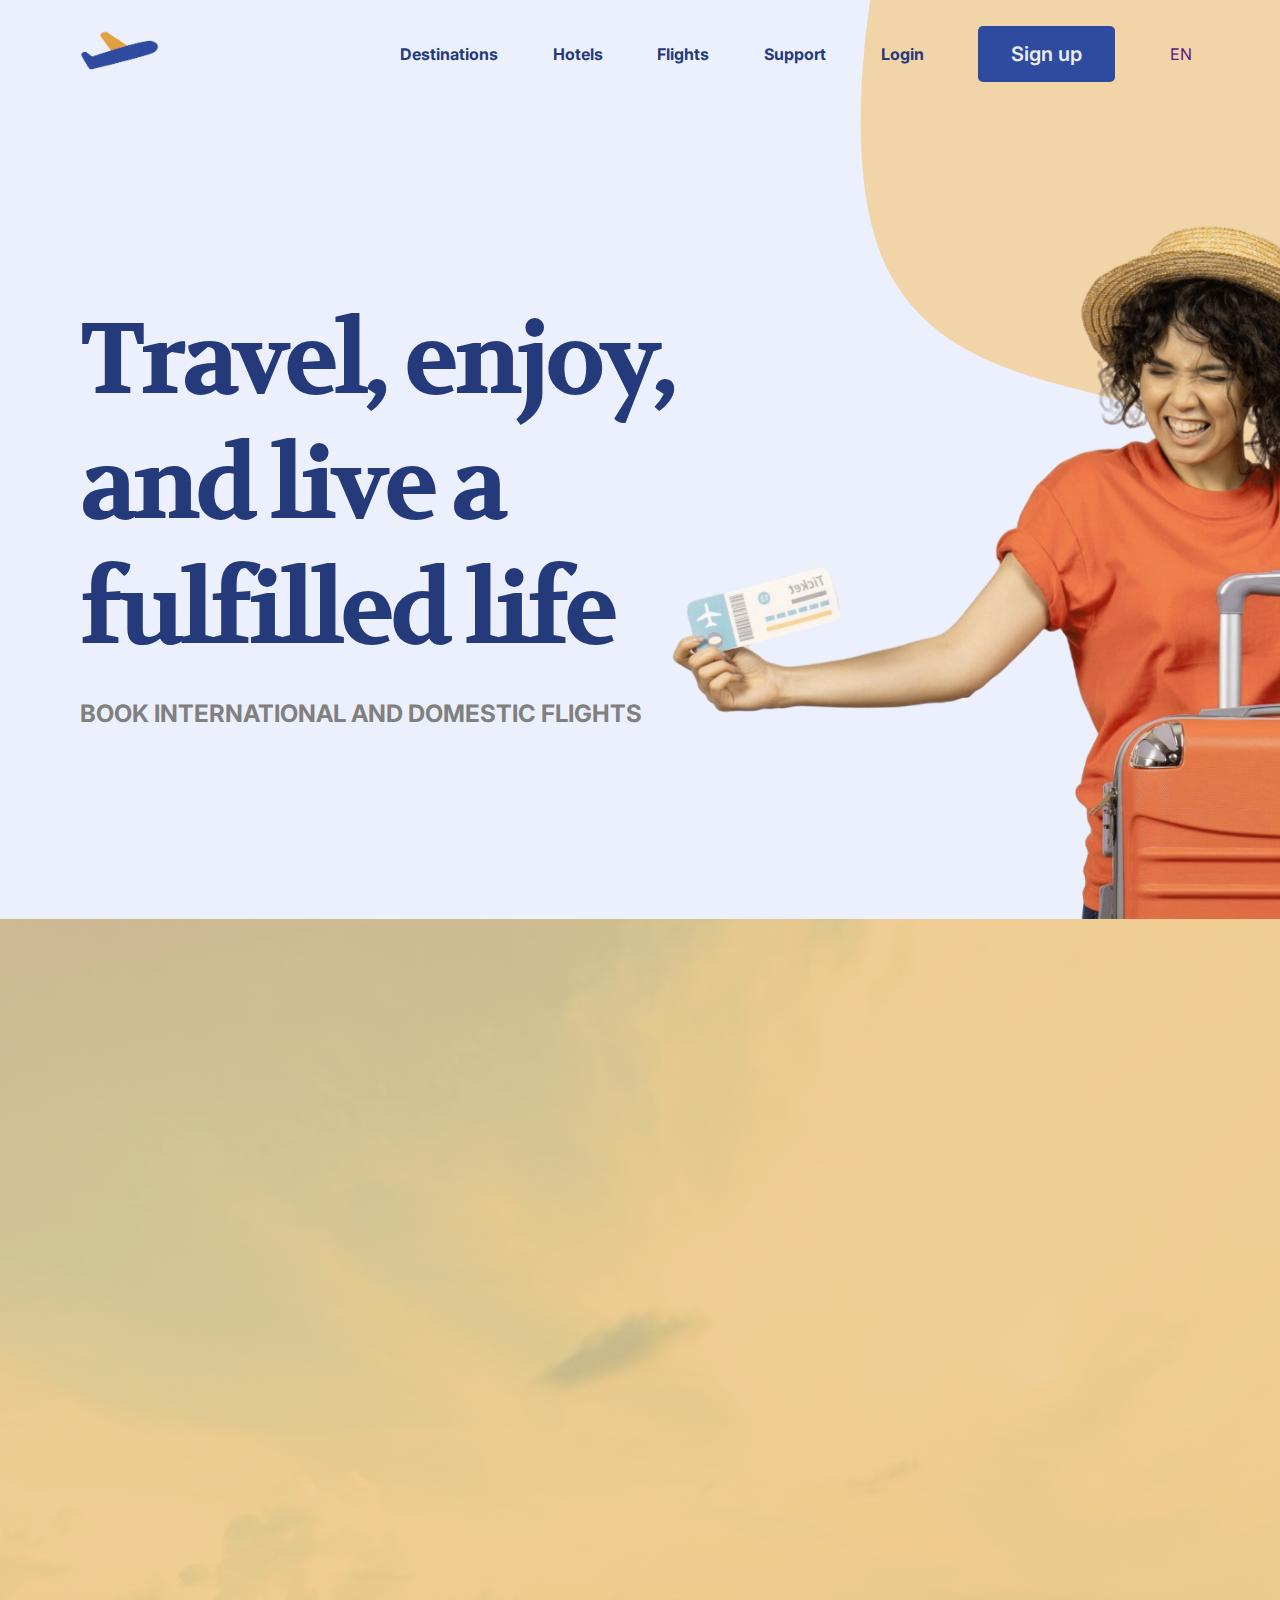
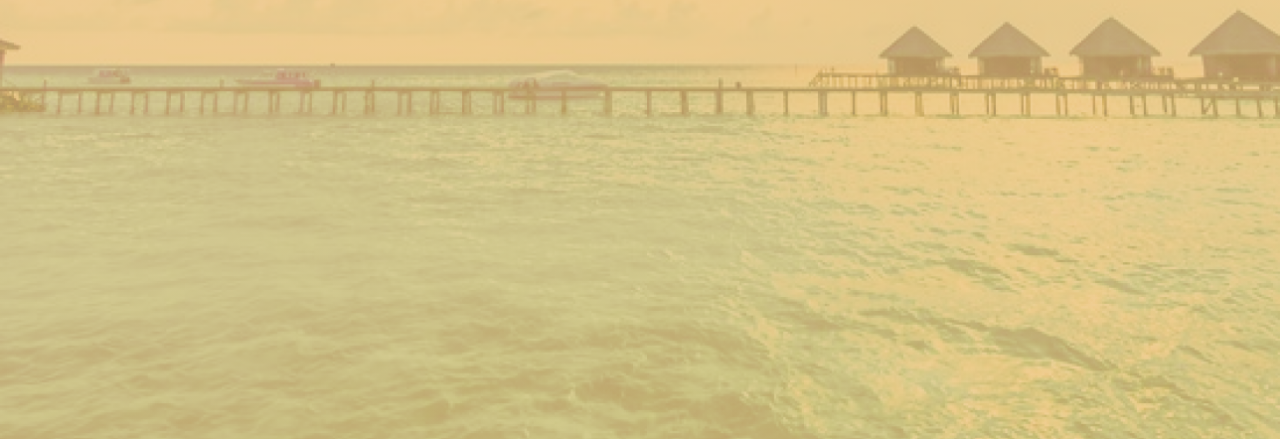
==== index.html @ 69fbfa08 "first commit" ====
<!DOCTYPE html>
<html lang="en">

<head>
    <meta charset="UTF-8">
    <meta name="viewport" content="width=device-width, initial-scale=1.0">
    <link rel="preconnect" href="https://fonts.googleapis.com">
    <link rel="preconnect" href="https://fonts.gstatic.com" crossorigin>
    <link
        href="https://fonts.googleapis.com/css2?family=Inter:ital,opsz,wght@0,14..32,100..900;1,14..32,100..900&family=Montserrat:ital,wght@0,100..900;1,100..900&display=swap"
        rel="stylesheet">
    <link rel="preconnect" href="https://fonts.googleapis.com">
    <link rel="preconnect" href="https://fonts.gstatic.com" crossorigin>
    <link
        href="https://fonts.googleapis.com/css2?family=Inter:ital,opsz,wght@0,14..32,100..900;1,14..32,100..900&family=Montserrat:ital,wght@0,100..900;1,100..900&family=Volkhov:ital,wght@0,400;0,700;1,400;1,700&display=swap"
        rel="stylesheet">
    <title>Elite travels - Travel, enjoy, and live a fulfilled life</title>
    <link rel="stylesheet" href="https://cdnjs.cloudflare.com/ajax/libs/font-awesome/6.7.1/css/all.min.css"
        integrity="sha512-5Hs3dF2AEPkpNAR7UiOHba+lRSJNeM2ECkwxUIxC1Q/FLycGTbNapWXB4tP889k5T5Ju8fs4b1P5z/iB4nMfSQ=="
        crossorigin="anonymous" referrerpolicy="no-referrer" />
    <link rel="stylesheet" href="./global-styles-rem.css">
    <link rel="stylesheet" href="./index.css">

</head>

<body>
    <main>
        <section class="hero">
            <header class="flex-row">
                <img src="./Assets/Logo image/Logo.png" alt="Elite travels logo">
                <nav>
                    <a href="" class="captiontext-bold color-blue">Destinations</a>
                    <a href="" class="captiontext-bold color-blue">Hotels</a>
                    <a href="" class="captiontext-bold color-blue">Flights</a>
                    <a href="" class="captiontext-bold color-blue">Support</a>
                    <a href="" class="captiontext-bold color-blue">Login</a>
                    <button class="button" href="">Sign up</button>
                    <div style="display:flex; flex-direction:row; gap:8px; align-items: center;">
                        <a class="captiontext" href="">EN</a>
                        <i class="fa-solid fa-caret-down"></i>
                    </div>
                </nav>
            </header>
            <svg xmlns="http://www.w3.org/2000/svg" width="942" height="963" viewBox="0 0 942 963" fill="none" style="width: 1019.281px;
            height: 1160.643px;
            flex-shrink: 0;">
                <path
                    d="M30.2915 295.475C-23.4454 203.963 7.90115 17.9231 30.2915 -63.6577L934.109 -198L1019.9 163.128L968.692 962.531C864.056 963.861 630.708 953.886 534.408 903.341C414.032 840.16 468.567 738.406 368.807 685.201C269.048 631.996 326.244 491.668 291.66 438.463C257.077 385.258 97.4627 409.866 30.2915 295.475Z"
                    fill="#F1D4A8" />
            </svg>
            <div class="hero-content flex-row">
                <div class="hero-text flex-column">
                    <h1 class="color-blue" style="font-family: Volkhov;  font-size: 100px; font-weight: 700; letter-spacing: -4.92px;width: 600px;">Travel, enjoy, and live a fulfilled life</h1>
                    <h6 class="bodytext-bold" style="color: #808080;">BOOK INTERNATIONAL AND DOMESTIC FLIGHTS</h6>
                </div>
                <div>
                    <img src="./Assets/Images/Hero image person.png" alt="Excited traveller">
                </div>
            </div>
        </section>

        <section class="booking" style="margin: 0px;">
            
        </section>
    </main>
    <footer>

    </footer>
</body>

</html>
---- global-styles-rem.css ----
* {
    font-family: Inter;
    box-sizing: border-box;
    margin: 0;
    padding: 0;
    /* margin-inline: 80px; */
}
/* html {
    margin-inline: 80px;
    background-color: #ECF0FC;
} */

body {
    /* margin-inline: 80px; */
    background-color: #ECF0FC;
    overflow-x: hidden;
}
/* TEXT STYLES */
h1 {
    font-size: 4.5rem;
    font-weight: 400;
}

.h1-bold {
    font-size: 4.5rem;
    font-weight: 700
}

h2 {
    font-size: 4.0rem;
    font-weight: 400;
}

.h2-bold {
    font-size: 4.0rem;
    font-weight: 700;
}

h3 {
    font-size: 3.5rem;
    font-weight: 400;
}

.h3-bold {
    font-size: 3.5rem;
    font-weight: 700;
}


h4 {
    font-size: 3.0rem;
    font-weight: 400;
}


.h4-bold {
    font-size: 3.0rem;
    font-weight: 700;   
}


h5 {
    font-size: 2.5rem;
    font-weight: 400;
}


.h5-bold {
    font-size: 2.5rem;
    font-weight: 700;
}


h6 {
    font-size: 2.0rem;
    font-weight: 400;
}


.h6-bold {
    font-size: 2.0rem;
    font-weight: 700;
}


.bodytext {
    font-size: 1.5rem;
    font-weight: 400;
}

.bodytext-bold {
    font-size: 1.5rem;
    font-weight: 700;
}

.captiontext {
    font-size: 1.0rem;
    font-weight: 400;
}

.captiontext-bold {
    font-size: 1.0rem;
    font-weight: 700;
}

/* COLOR STYLES */

.color-blue {
    color: #243a7b;
    
}

.color-orange {
    color: #F5E2C4;
}

.bgcolor-blue {
    color: #243a7b;
    
}

.bgcolor-blue-2 {
    background-color: #243a7b;
}

.bgcolor-orange {
    background-color: #F5E2C4;
}

/* BUTTONS */
.button {
    display: inline-flex;
    padding: 16px 33px;
    justify-content: center;
    align-items: center;
    gap: 10px;
    border-radius: 5px;
    border: 0px;
    background: #2E4B9F;
    color: #ECECEC;
    text-align: center;
    font-family: Inter;
    font-size: 1.25rem;
    font-style: normal;
    font-weight: 600;
    line-height: normal;
    cursor: pointer;
}

.button:hover {
    background: #3144C4;
}

.button:active {
    background: #29347F;
}


.button-2 {
    cursor: pointer;
    display: inline-flex;
    padding: 16px 33px;
    justify-content: center;
    align-items: center;
    gap: 10px;
    border-radius: 5px;
    border-radius: 5px;
    border: 2px solid #2E4B9F;
    background: none;
    color: #2E4B9F;
    text-align: center;
    font-family: Inter;
    font-size: 1.25rem;
    font-style: normal;
    font-weight: 600;
    line-height: normal;
}

.button-2:hover {
    background: #3144C4;
    color: #ECECEC;
}

.button-2:active {
    background: #29347F;
    color: #ECECEC;
}

/* INPUT FIELDS */

.input-text {
    width: 550px;
    padding-inline: 16px;
    padding-block: 16px;
    font-size: 1.25rem;
    font-weight: 600;
    color: #333; /* Text color */
    background-color: #ffffff; /* Fill color (background) */
    border: 0px; /* Stroke color (border) */
    border-radius: 5px;
    outline: none; /* Remove default focus outline */
    transition: border-color 1s ease-in, background-color 1s ease;
}

.input-text::placeholder {
    color: #868686;
    font-size: 1.0rem;
    font-weight: 400;
}

.input-text:focus {
    border: 1px solid #29347F;
}
---- index.css ----
.flex-row {
    display: flex;
    flex-direction: row;
}

.flex-column {
    display: flex;
    flex-direction: column;
}

/* HERO SECTION */
.hero {
    z-index: -1;
    margin-inline: 80px;
}

.hero-content {
    width: 100%;
    height: 90vh;
    /* border: 2px solid blue; */
    align-items: center;
    justify-content: space-between;
}

.hero-text {
    gap: 24px;
    width: 794px;
    display: flex;
    flex-direction: column;
    align-items: flex-start;
}



.hero-content img {
    position: relative;
    left: -20px;
    top: 70px;
    width: 1000px;
    z-index: -1;
}
/* .hero-content-img {
    width: 2000px;
}

.hero-content-img img {
    width: 100%;
} */


.hero svg {
    position: absolute;
    left: 860px;
    top: -100px;
    z-index: -1;

}

/* HEADER AND NAVIGATION */
header {
    width: 100%;
    align-items: center;
    justify-content: space-between;
    padding-block: 24px;
}

header img {
    width: 80px;
}

nav {
    width: 800px;
 display: flex;
 flex-direction: row;
 gap: 24px;
 align-items: center;
 justify-content: space-between;
}

nav a {
    text-decoration: none;
}

/* BOOKING SECTION */
.booking {
    width: 100%;

    height: 1120px;
    z-index: 2;
    background: linear-gradient(0deg, rgba(234, 192, 128, 0.50) 0%, rgba(234, 192, 128, 0.50) 100%), url(./Assets/Images/book\ section\ image.png) lightgray 50% / cover no-repeat;
}
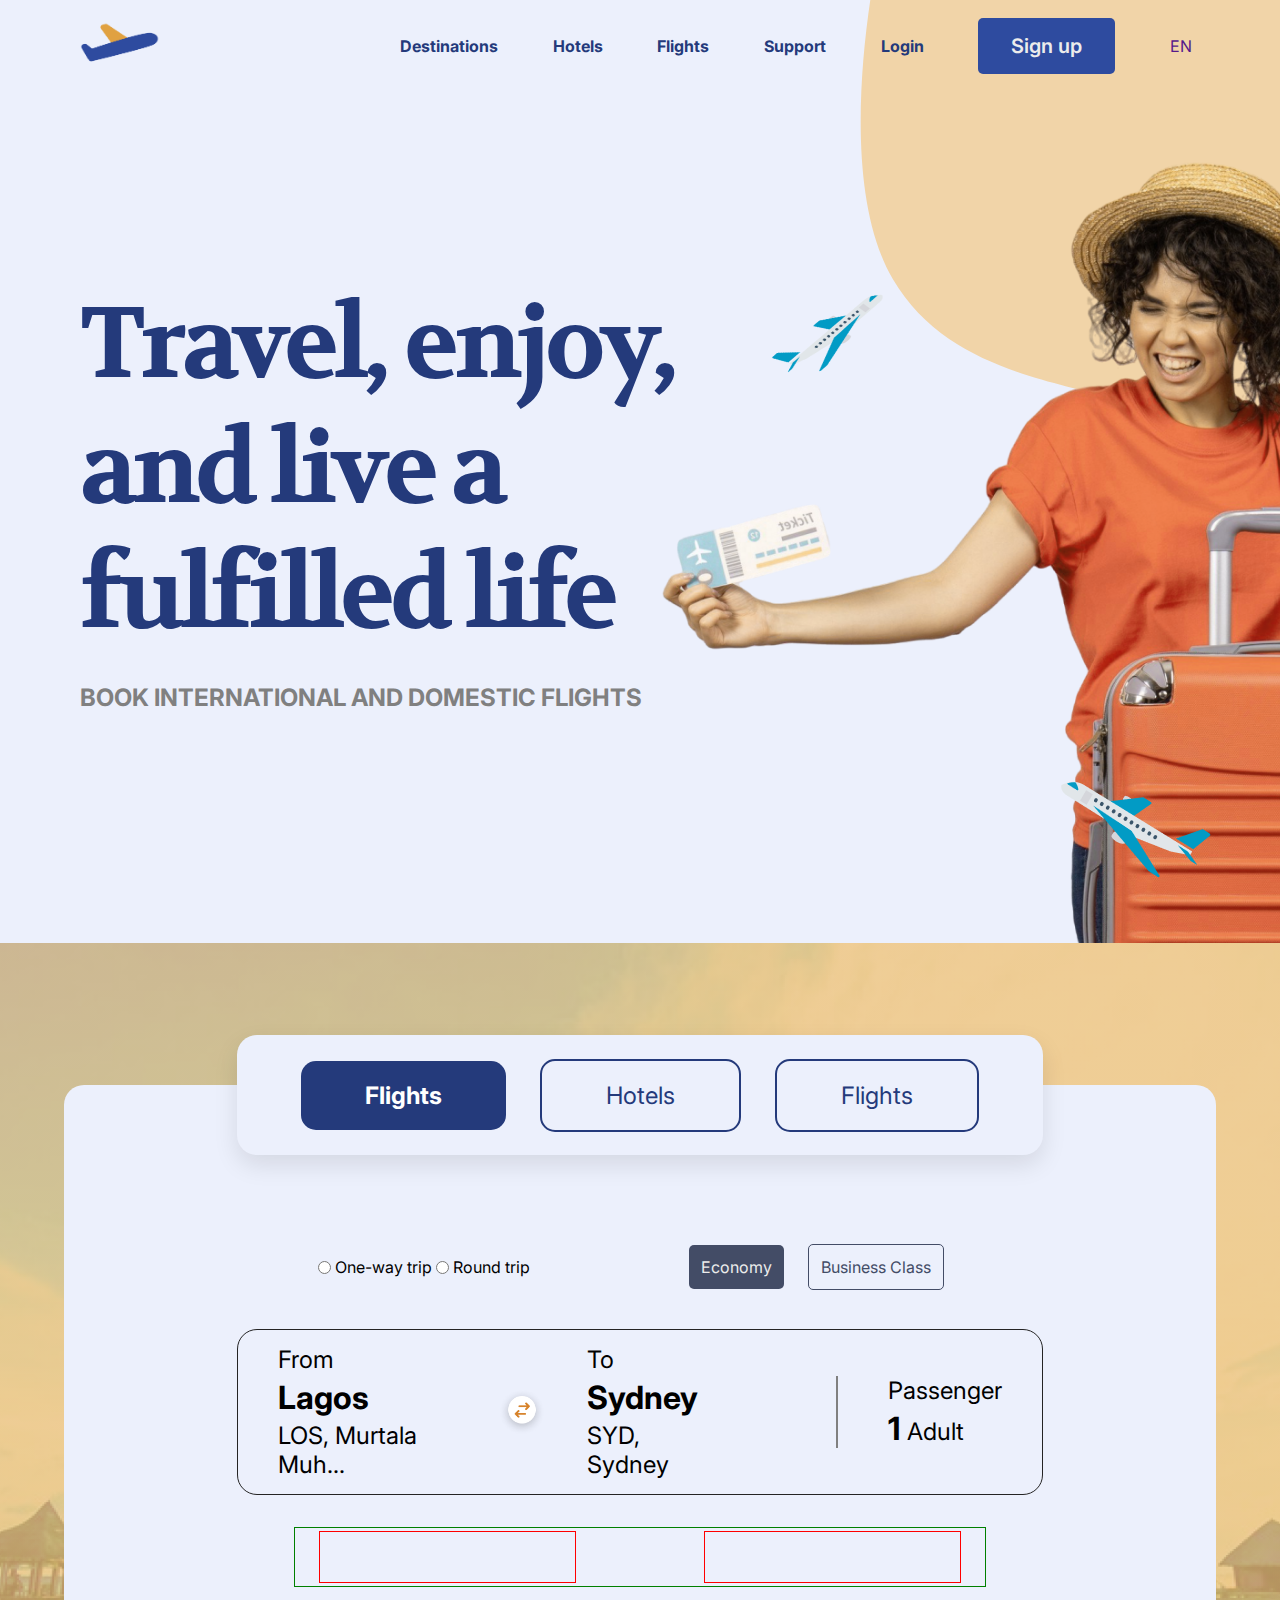
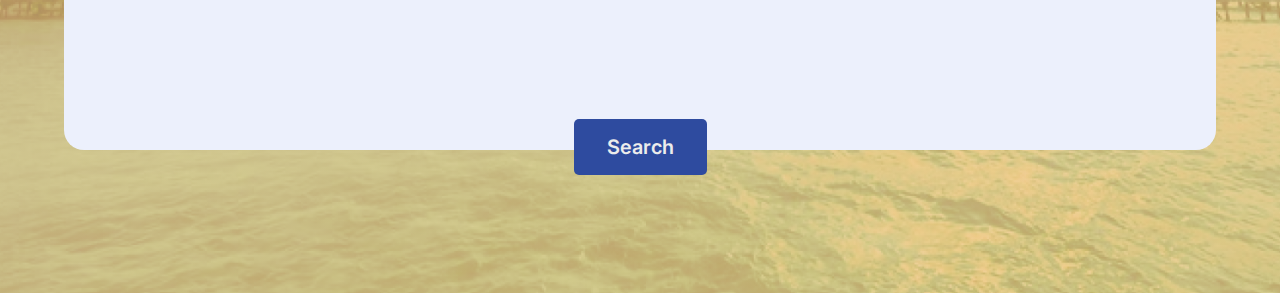
==== commit 693e32e1: ""hero and booking"" ====
--- a/index.html
+++ b/index.html
@@ -18,7 +18,7 @@
     <link rel="stylesheet" href="https://cdnjs.cloudflare.com/ajax/libs/font-awesome/6.7.1/css/all.min.css"
         integrity="sha512-5Hs3dF2AEPkpNAR7UiOHba+lRSJNeM2ECkwxUIxC1Q/FLycGTbNapWXB4tP889k5T5Ju8fs4b1P5z/iB4nMfSQ=="
         crossorigin="anonymous" referrerpolicy="no-referrer" />
-    <link rel="stylesheet" href="./global-styles-rem.css">
+    <link rel="stylesheet" href="./global-styles.css">
     <link rel="stylesheet" href="./index.css">
 
 </head>
@@ -26,11 +26,12 @@
 <body>
     <main>
         <section class="hero">
+            <!-- HEADER SECTION -->
             <header class="flex-row">
                 <img src="./Assets/Logo image/Logo.png" alt="Elite travels logo">
                 <nav>
                     <a href="" class="captiontext-bold color-blue">Destinations</a>
-                    <a href="" class="captiontext-bold color-blue">Hotels</a>
+                    <a href="https://www.google.com/" target="_blank" class="captiontext-bold color-blue">Hotels</a>
                     <a href="" class="captiontext-bold color-blue">Flights</a>
                     <a href="" class="captiontext-bold color-blue">Support</a>
                     <a href="" class="captiontext-bold color-blue">Login</a>
@@ -48,19 +49,76 @@
                     d="M30.2915 295.475C-23.4454 203.963 7.90115 17.9231 30.2915 -63.6577L934.109 -198L1019.9 163.128L968.692 962.531C864.056 963.861 630.708 953.886 534.408 903.341C414.032 840.16 468.567 738.406 368.807 685.201C269.048 631.996 326.244 491.668 291.66 438.463C257.077 385.258 97.4627 409.866 30.2915 295.475Z"
                     fill="#F1D4A8" />
             </svg>
+            <!-- HERO SECTION -->
             <div class="hero-content flex-row">
                 <div class="hero-text flex-column">
                     <h1 class="color-blue" style="font-family: Volkhov;  font-size: 100px; font-weight: 700; letter-spacing: -4.92px;width: 600px;">Travel, enjoy, and live a fulfilled life</h1>
                     <h6 class="bodytext-bold" style="color: #808080;">BOOK INTERNATIONAL AND DOMESTIC FLIGHTS</h6>
                 </div>
                 <div>
-                    <img src="./Assets/Images/Hero image person.png" alt="Excited traveller">
+                    <img src="./Assets/Images/Hero image person.png" alt="Excited traveller" class="hero-img">
                 </div>
+                <img src="./Assets/Images/plane.png" alt="Plane illustration" class="plane-illustration">
+                <img src="./Assets/Images/plane-2.png" alt="Plane illustration" class="plane-illustration-2">
             </div>
         </section>
+        <!-- BOOKING SECTION -->
+        <section class="booking flex-column">
+            <div class="flex-column booking-container">
+                <div class="select-service flex-row">
+                    <div class="flex-row" style="background-color: #243A7B;">
+                        <h6 class="bodytext-bold" style="color: white; ">Flights</h6>
+                    </div>
+                    <div class="flex-row" style="border: 2px solid #243A7B;">
+                        <h6 class="bodytext" style="color: #243A7B; ">Hotels</h6>
+                    </div>
+                    <div class="flex-row" style="border: 2px solid #243A7B;">
+                        <h6 class="bodytext" style="color: #243A7B; ">Flights</h6>
+                    </div>
+                </div>
 
-        <section class="booking" style="margin: 0px;">
-            
+                <div class="flex-row" style="height: 60px; border: 1px soli green; width: 60%; align-items: center;justify-content: space-between; padding-inline: 24px;" class="flex-row">
+                    <!-- RADIO BUTTON DIV HERE -->
+                    <div class="flex-row" style="width: 45%; border: 1px soli red;height: 90%; align-items: center;gap: 4px;">
+                        <input type="radio" style="gap: 16px;"><span class="captiontext">One-way trip</span></input>
+                        <input type="radio" style="gap: 16px;"><span class="captiontext">Round trip</span></input>
+                    </div>
+                    <!-- AFTER RADIO BUTTON-->
+                    <div class="flex-row" style="width: 45%; border: 1px soli red;height: 90%; gap: 24px; align-items: center; justify-content: center;">
+                        <!-- <button class="button">Economy</button>
+                        <button class="button">Business class</button> -->
+                        <div class="flex-row" style="justify-content: center; align-items: center; padding: 12px;background-color: #434c66; border-radius: 5px;color: #ececec;"><h6 class="captiontext">Economy</h6></div>
+                        <div class="flex-row" style="justify-content: center; align-items: center; padding: 12px;border: 1px solid #434c66; border-radius: 5px;color: #434c66; cursor: pointer;"><h6 class="captiontext">Business Class</h6></div>
+                    </div>
+                </div>
+                <div class="flex-row" style="width: 70%; border: 1px solid #242424;height: 25%; border-radius: 20px;padding-inline: 40px; padding-block: 12px;align-items: center; gap: 40px; ">
+                    <div class="flex-column" style="gap: 4px;">
+                        <p class="bodytext">From</p>
+                        <p class="h6-bold">Lagos</p>
+                        <p class="bodytext">LOS, Murtala Muh...</p>
+                    </div>
+                    <img src="./Assets/Images/switch button.png" alt="switch button" style="width: 50px;cursor: pointer;">
+                    <div class="flex-column" style="gap: 4px;">
+                        <p class="bodytext">To</p>
+                        <p class="h6-bold">Sydney</p>
+                        <p class="bodytext">SYD, Sydney</p>
+                    </div>
+                    <div class="flex-column" style="gap: 4px;margin-left: 90px; padding-left: 50px; border-left: 2px solid grey;">
+                        <p class="bodytext">Passenger</p>
+                        <p class="h6-bold">1  <span class="bodytext">Adult</span></p>
+                        
+                    </div>
+                </div>
+                <div style="height: 60px; border: 1px solid green; width: 60%; align-items: center;justify-content: space-between; padding-inline: 24px;" class="flex-row">
+                    <div style="width: 40%; border: 1px solid red;height: 90%;">
+
+                    </div>
+                    <div style="width: 40%; border: 1px solid red;height: 90%;">
+
+                    </div>
+                </div>
+                <button class="button" style="position: relative; top: 15%;">Search</button>
+            </div>
         </section>
     </main>
     <footer>
--- a/global-styles.css
+++ b/global-styles.css
@@ -0,0 +1,213 @@
+* {
+    font-family: Inter;
+    box-sizing: border-box;
+    margin: 0;
+    padding: 0;
+    /* margin-inline: 80px; */
+}
+/* html {
+    margin-inline: 80px;
+    background-color: #ECF0FC;
+} */
+
+body {
+    /* margin-inline: 80px; */
+    background-color: #ECF0FC;
+    overflow-x: hidden;
+}
+/* TEXT STYLES */
+h1 {
+    font-size: 4.5rem;
+    font-weight: 400;
+}
+
+.h1-bold {
+    font-size: 4.5rem;
+    font-weight: 700
+}
+
+h2 {
+    font-size: 4.0rem;
+    font-weight: 400;
+}
+
+.h2-bold {
+    font-size: 4.0rem;
+    font-weight: 700;
+}
+
+h3 {
+    font-size: 3.5rem;
+    font-weight: 400;
+}
+
+.h3-bold {
+    font-size: 3.5rem;
+    font-weight: 700;
+}
+
+
+h4 {
+    font-size: 3.0rem;
+    font-weight: 400;
+}
+
+
+.h4-bold {
+    font-size: 3.0rem;
+    font-weight: 700;   
+}
+
+
+h5 {
+    font-size: 2.5rem;
+    font-weight: 400;
+}
+
+
+.h5-bold {
+    font-size: 2.5rem;
+    font-weight: 700;
+}
+
+
+h6 {
+    font-size: 2.0rem;
+    font-weight: 400;
+}
+
+
+.h6-bold {
+    font-size: 2.0rem;
+    font-weight: 700;
+}
+
+
+.bodytext {
+    font-size: 1.5rem;
+    font-weight: 400;
+}
+
+.bodytext-bold {
+    font-size: 1.5rem;
+    font-weight: 700;
+}
+
+.captiontext {
+    font-size: 1.0rem;
+    font-weight: 400;
+}
+
+.captiontext-bold {
+    font-size: 1.0rem;
+    font-weight: 700;
+}
+
+/* COLOR STYLES */
+
+.color-blue {
+    color: #243a7b;
+    
+}
+
+.color-orange {
+    color: #F5E2C4;
+}
+
+.bgcolor-blue {
+    color: #243a7b;
+    
+}
+
+.bgcolor-blue-2 {
+    background-color: #243a7b;
+}
+
+.bgcolor-orange {
+    background-color: #F5E2C4;
+}
+
+/* BUTTONS */
+.button {
+    display: inline-flex;
+    padding: 16px 33px;
+    justify-content: center;
+    align-items: center;
+    gap: 10px;
+    border-radius: 5px;
+    border: 0px;
+    background: #2E4B9F;
+    color: #ECECEC;
+    text-align: center;
+    font-family: Inter;
+    font-size: 1.25rem;
+    font-style: normal;
+    font-weight: 600;
+    line-height: normal;
+    cursor: pointer;
+}
+
+.button:hover {
+    background: #3144C4;
+}
+
+.button:active {
+    background: #29347F;
+}
+
+
+.button-2 {
+    cursor: pointer;
+    display: inline-flex;
+    padding: 16px 33px;
+    justify-content: center;
+    align-items: center;
+    gap: 10px;
+    border-radius: 5px;
+    border-radius: 5px;
+    border: 2px solid #2E4B9F;
+    background: none;
+    color: #2E4B9F;
+    text-align: center;
+    font-family: Inter;
+    font-size: 1.25rem;
+    font-style: normal;
+    font-weight: 600;
+    line-height: normal;
+}
+
+.button-2:hover {
+    background: #3144C4;
+    color: #ECECEC;
+}
+
+.button-2:active {
+    background: #29347F;
+    color: #ECECEC;
+}
+
+/* INPUT FIELDS */
+
+.input-text {
+    width: 550px;
+    padding-inline: 16px;
+    padding-block: 16px;
+    font-size: 1.25rem;
+    font-weight: 600;
+    color: #333; /* Text color */
+    background-color: #ffffff; /* Fill color (background) */
+    border: 0px; /* Stroke color (border) */
+    border-radius: 5px;
+    outline: none; /* Remove default focus outline */
+    transition: border-color 1s ease-in, background-color 1s ease;
+}
+
+.input-text::placeholder {
+    color: #868686;
+    font-size: 1.0rem;
+    font-weight: 400;
+}
+
+.input-text:focus {
+    border: 1px solid #29347F;
+}--- a/index.css
+++ b/index.css
@@ -32,27 +32,36 @@
 
 
 
-.hero-content img {
-    position: relative;
-    left: -20px;
-    top: 70px;
+.hero-img {
+    position: absolute;
+    left: 650px;
+    top: 90px;
     width: 1000px;
     z-index: -1;
-}
-/* .hero-content-img {
-    width: 2000px;
+    /* border: 1px solid; */
 }
 
-.hero-content-img img {
-    width: 100%;
-} */
+.plane-illustration {
+    width: 179.296px;
+    height: 120.833px;
+    transform: rotate(-15.841deg);
+    flex-shrink: 0;
+    position: absolute;
+    top: 30%;
+    left: 58%;
+}
 
+.plane-illustration-2 {
+    position: absolute;
+    top: 80%;
+    left: 80%;
+}
 
 .hero svg {
     position: absolute;
     left: 860px;
     top: -100px;
-    z-index: -1;
+    z-index: -10;
 
 }
 
@@ -61,7 +70,9 @@
     width: 100%;
     align-items: center;
     justify-content: space-between;
-    padding-block: 24px;
+    padding-block: 16px;
+    z-index: 2;
+    /* border: 1px solid; */
 }
 
 header img {
@@ -84,8 +95,46 @@
 /* BOOKING SECTION */
 .booking {
     width: 100%;
+    height: 950px;
+    z-index: 0;
+    margin-top: 40px;
+    align-content: center;
+    align-items: center;
+    justify-content: center;
+    background: linear-gradient(0deg, rgba(234, 192, 128, 0.50) 0%, rgba(234, 192, 128, 0.50) 100%), url(./Assets/Images/book\ section\ image.png) lightgray 50% / cover no-repeat;
+}
 
-    height: 1120px;
-    z-index: 2;
-    background: linear-gradient(0deg, rgba(234, 192, 128, 0.50) 0%, rgba(234, 192, 128, 0.50) 100%), url(./Assets/Images/book\ section\ image.png) lightgray 50% / cover no-repeat;
+.booking-container {
+    background-color: #ECF0FC;
+    width: 90%;
+    height: 70%;
+    border-radius: 20px;
+    align-items: center;
+    gap: 32px;
+}
+
+.select-service {
+    display: inline-flex;
+    justify-content: center;
+    justify-content: space-between;
+    align-items: center;
+    background-color:#ECF0FC;
+    box-shadow: 0px 10px 25px 0px rgba(0, 0, 0, 0.10);
+    position: relative;
+    top: -50px;
+    /* border: 1px solid; */
+    width: 70%;
+    height: 120px;
+    border-radius: 20px;
+    padding-inline: 64px;
+    padding-block: 20px;
+}
+
+.select-service div {
+    padding-inline: 64px;
+    padding-block: 20px;
+    border-radius: 15px;
+    align-items: center; 
+    justify-content: center;
+    cursor: pointer;
 }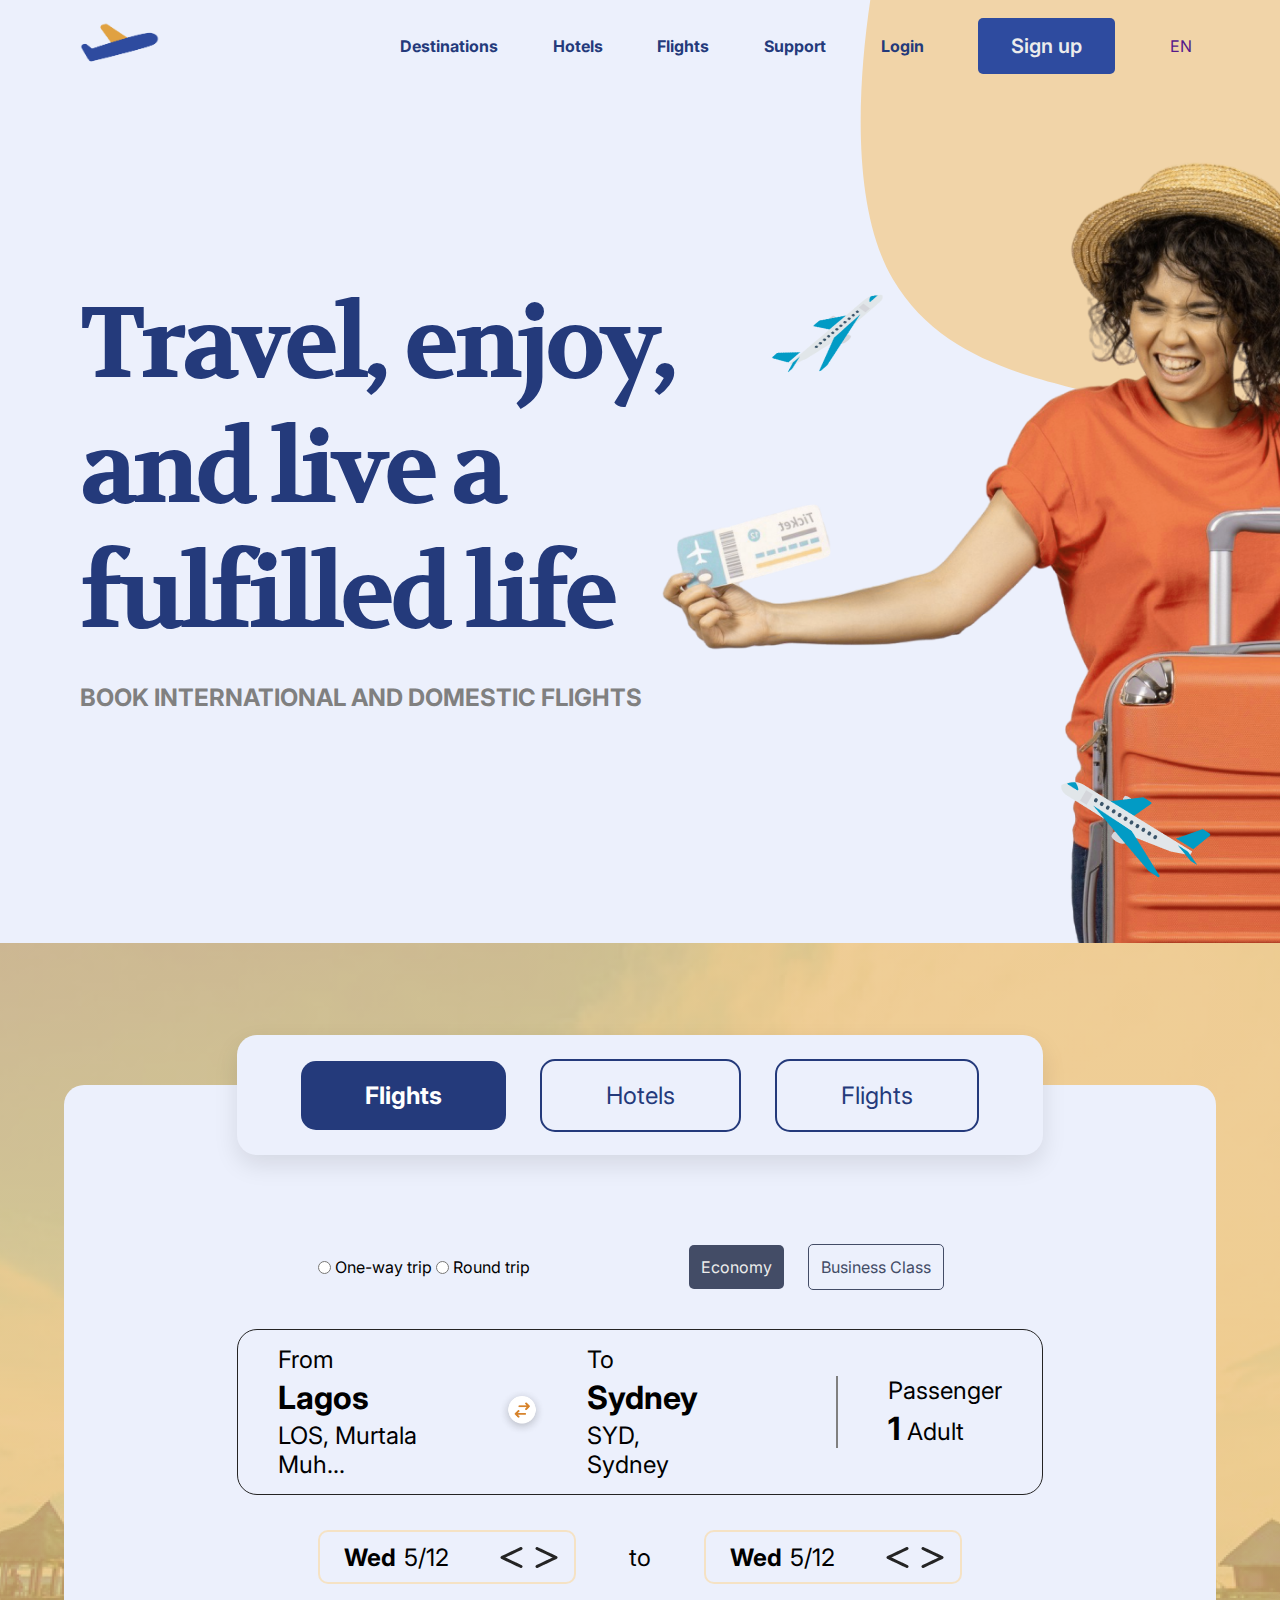
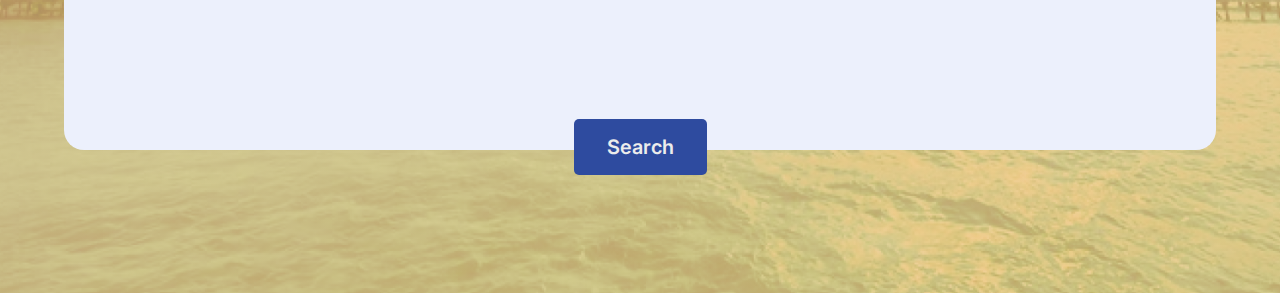
==== commit 3ec6991f: "merging first" ====
--- a/index.html
+++ b/index.html
@@ -18,7 +18,7 @@
     <link rel="stylesheet" href="https://cdnjs.cloudflare.com/ajax/libs/font-awesome/6.7.1/css/all.min.css"
         integrity="sha512-5Hs3dF2AEPkpNAR7UiOHba+lRSJNeM2ECkwxUIxC1Q/FLycGTbNapWXB4tP889k5T5Ju8fs4b1P5z/iB4nMfSQ=="
         crossorigin="anonymous" referrerpolicy="no-referrer" />
-    <link rel="stylesheet" href="./global-styles.css">
+    <link rel="stylesheet" href="./global-styles-styles.css">
     <link rel="stylesheet" href="./index.css">
 
 </head>
@@ -109,12 +109,29 @@
                         
                     </div>
                 </div>
-                <div style="height: 60px; border: 1px solid green; width: 60%; align-items: center;justify-content: space-between; padding-inline: 24px;" class="flex-row">
-                    <div style="width: 40%; border: 1px solid red;height: 90%;">
-
+                <div style="height: 60px; border: 1px soli green; width: 60%; align-content:center; align-items: center; justify-content: space-between; padding-inline: 24px;" class="flex-row">
+                    <div style="width: 40%; border: 2px solid #F5E2C4; height: 90%; border-radius: 10px; padding-inline: 16px;  align-items: center; align-content: center; justify-content: space-between;" class="flex-row">
+                        <div class="flex-row" style="align-items: center; align-content: center; gap: 8px; justify-items: center; display: inline-flex; width: 60%;">
+                            <i class="fa-solid fa-calendar-days"></i>
+                            <h6 class="bodytext-bold" style="display: inline;">Wed</h6>
+                            <p class="bodytext">5<span class="bodytext">/12</span></p>
+                        </div>
+                        <div class="flex-row" style="gap: 12px;">
+                            <img src="./Assets/Icons/Arrow left.png" alt="Arrow left">
+                            <img src="./Assets/Icons/Arrow right.png" alt="Arrow right">
+                        </div>
                     </div>
-                    <div style="width: 40%; border: 1px solid red;height: 90%;">
-
+                    <p class="bodytext">to</p>
+                    <div style="width: 40%; border: 2px solid #F5E2C4; border-radius: 10px; padding-inline: 16px; height: 90%; align-items: center; align-content: center; justify-content: space-between;" class="flex-row">
+                        <div class="flex-row" style="align-items: center; align-content: center; gap: 8px; justify-items: center; display: inline-flex; width: 60%;">
+                            <i class="fa-solid fa-calendar-days"></i>
+                            <h6 class="bodytext-bold" style="display: inline;">Wed</h6>
+                            <p class="bodytext">5<span class="bodytext">/12</span></p>
+                        </div>
+                        <div class="flex-row" style="gap: 12px;">
+                            <img src="./Assets/Icons/Arrow left.png" alt="Arrow left">
+                            <img src="./Assets/Icons/Arrow right.png" alt="Arrow right">
+                        </div>
                     </div>
                 </div>
                 <button class="button" style="position: relative; top: 15%;">Search</button>
--- a/global-styles-styles.css
+++ b/global-styles-styles.css
@@ -0,0 +1,213 @@
+* {
+    font-family: Inter;
+    box-sizing: border-box;
+    margin: 0;
+    padding: 0;
+    /* margin-inline: 80px; */
+}
+/* html {
+    margin-inline: 80px;
+    background-color: #ECF0FC;
+} */
+
+body {
+    /* margin-inline: 80px; */
+    background-color: #ECF0FC;
+    overflow-x: hidden;
+}
+/* TEXT STYLES */
+h1 {
+    font-size: 4.5rem;
+    font-weight: 400;
+}
+
+.h1-bold {
+    font-size: 4.5rem;
+    font-weight: 700
+}
+
+h2 {
+    font-size: 4.0rem;
+    font-weight: 400;
+}
+
+.h2-bold {
+    font-size: 4.0rem;
+    font-weight: 700;
+}
+
+h3 {
+    font-size: 3.5rem;
+    font-weight: 400;
+}
+
+.h3-bold {
+    font-size: 3.5rem;
+    font-weight: 700;
+}
+
+
+h4 {
+    font-size: 3.0rem;
+    font-weight: 400;
+}
+
+
+.h4-bold {
+    font-size: 3.0rem;
+    font-weight: 700;   
+}
+
+
+h5 {
+    font-size: 2.5rem;
+    font-weight: 400;
+}
+
+
+.h5-bold {
+    font-size: 2.5rem;
+    font-weight: 700;
+}
+
+
+h6 {
+    font-size: 2.0rem;
+    font-weight: 400;
+}
+
+
+.h6-bold {
+    font-size: 2.0rem;
+    font-weight: 700;
+}
+
+
+.bodytext {
+    font-size: 1.5rem;
+    font-weight: 400;
+}
+
+.bodytext-bold {
+    font-size: 1.5rem;
+    font-weight: 700;
+}
+
+.captiontext {
+    font-size: 1.0rem;
+    font-weight: 400;
+}
+
+.captiontext-bold {
+    font-size: 1.0rem;
+    font-weight: 700;
+}
+
+/* COLOR STYLES */
+
+.color-blue {
+    color: #243a7b;
+    
+}
+
+.color-orange {
+    color: #F5E2C4;
+}
+
+.bgcolor-blue {
+    color: #243a7b;
+    
+}
+
+.bgcolor-blue-2 {
+    background-color: #243a7b;
+}
+
+.bgcolor-orange {
+    background-color: #F5E2C4;
+}
+
+/* BUTTONS */
+.button {
+    display: inline-flex;
+    padding: 16px 33px;
+    justify-content: center;
+    align-items: center;
+    gap: 10px;
+    border-radius: 5px;
+    border: 0px;
+    background: #2E4B9F;
+    color: #ECECEC;
+    text-align: center;
+    font-family: Inter;
+    font-size: 1.25rem;
+    font-style: normal;
+    font-weight: 600;
+    line-height: normal;
+    cursor: pointer;
+}
+
+.button:hover {
+    background: #3144C4;
+}
+
+.button:active {
+    background: #29347F;
+}
+
+
+.button-2 {
+    cursor: pointer;
+    display: inline-flex;
+    padding: 16px 33px;
+    justify-content: center;
+    align-items: center;
+    gap: 10px;
+    border-radius: 5px;
+    border-radius: 5px;
+    border: 2px solid #2E4B9F;
+    background: none;
+    color: #2E4B9F;
+    text-align: center;
+    font-family: Inter;
+    font-size: 1.25rem;
+    font-style: normal;
+    font-weight: 600;
+    line-height: normal;
+}
+
+.button-2:hover {
+    background: #3144C4;
+    color: #ECECEC;
+}
+
+.button-2:active {
+    background: #29347F;
+    color: #ECECEC;
+}
+
+/* INPUT FIELDS */
+
+.input-text {
+    width: 550px;
+    padding-inline: 16px;
+    padding-block: 16px;
+    font-size: 1.25rem;
+    font-weight: 600;
+    color: #333; /* Text color */
+    background-color: #ffffff; /* Fill color (background) */
+    border: 0px; /* Stroke color (border) */
+    border-radius: 5px;
+    outline: none; /* Remove default focus outline */
+    transition: border-color 1s ease-in, background-color 1s ease;
+}
+
+.input-text::placeholder {
+    color: #868686;
+    font-size: 1.0rem;
+    font-weight: 400;
+}
+
+.input-text:focus {
+    border: 1px solid #29347F;
+}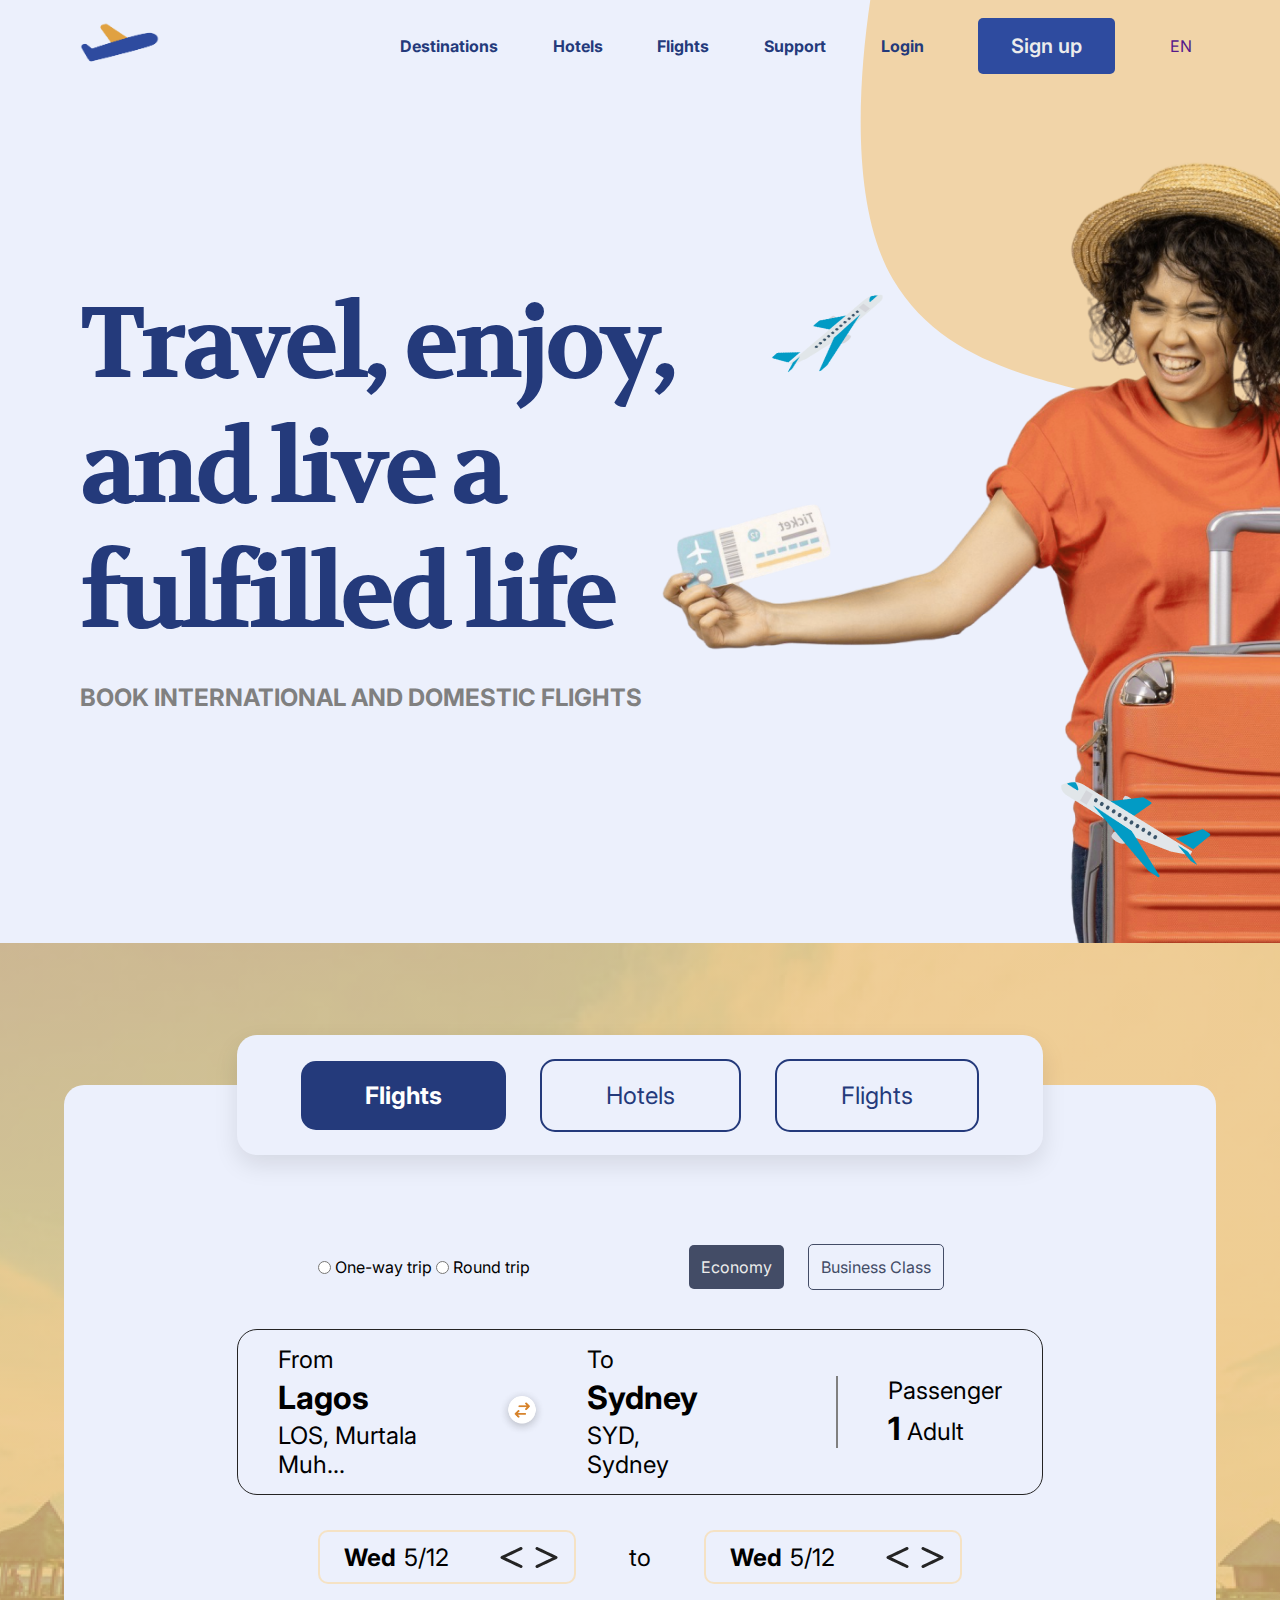
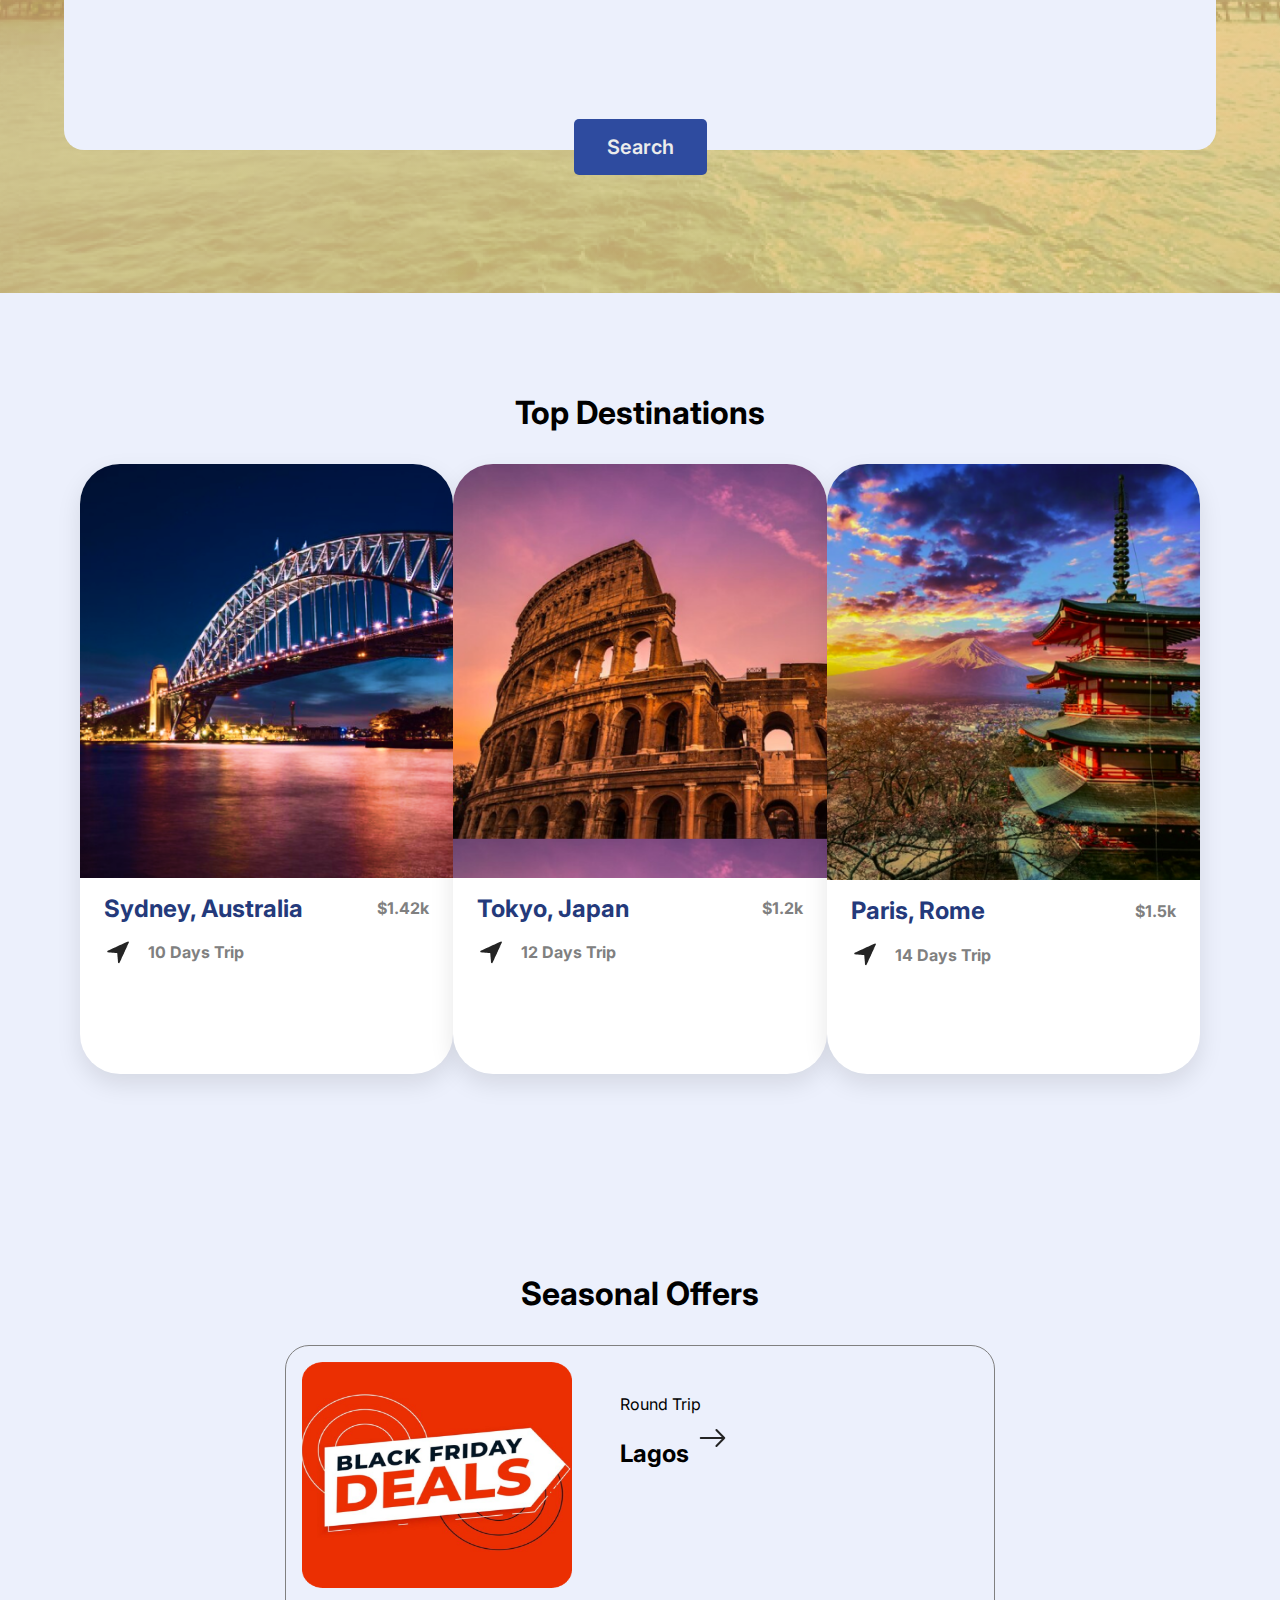
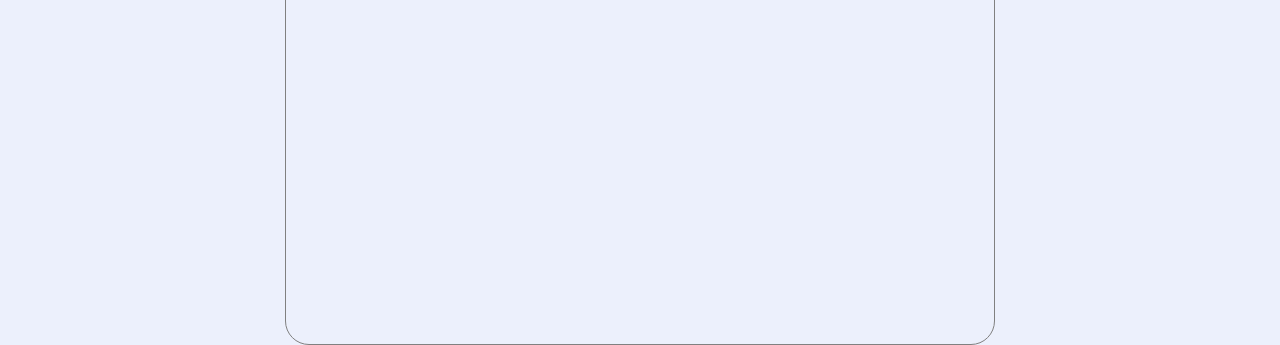
==== commit 9e398928: "checking deployment" ====
--- a/index.html
+++ b/index.html
@@ -31,11 +31,11 @@
                 <img src="./Assets/Logo image/Logo.png" alt="Elite travels logo">
                 <nav>
                     <a href="" class="captiontext-bold color-blue">Destinations</a>
-                    <a href="https://www.google.com/" target="_blank" class="captiontext-bold color-blue">Hotels</a>
+                    <a href="" class="captiontext-bold color-blue">Hotels</a>
                     <a href="" class="captiontext-bold color-blue">Flights</a>
                     <a href="" class="captiontext-bold color-blue">Support</a>
-                    <a href="" class="captiontext-bold color-blue">Login</a>
-                    <button class="button" href="">Sign up</button>
+                    <a href="./html-files/sign-in.html" class="captiontext-bold color-blue">Login</a>
+                    <a class="button" href="./html-files/sign-up.html">Sign up</a>
                     <div style="display:flex; flex-direction:row; gap:8px; align-items: center;">
                         <a class="captiontext" href="">EN</a>
                         <i class="fa-solid fa-caret-down"></i>
@@ -52,7 +52,9 @@
             <!-- HERO SECTION -->
             <div class="hero-content flex-row">
                 <div class="hero-text flex-column">
-                    <h1 class="color-blue" style="font-family: Volkhov;  font-size: 100px; font-weight: 700; letter-spacing: -4.92px;width: 600px;">Travel, enjoy, and live a fulfilled life</h1>
+                    <h1 class="color-blue"
+                        style="font-family: Volkhov;  font-size: 100px; font-weight: 700; letter-spacing: -4.92px;width: 600px;">
+                        Travel, enjoy, and live a fulfilled life</h1>
                     <h6 class="bodytext-bold" style="color: #808080;">BOOK INTERNATIONAL AND DOMESTIC FLIGHTS</h6>
                 </div>
                 <div>
@@ -77,41 +79,57 @@
                     </div>
                 </div>
 
-                <div class="flex-row" style="height: 60px; border: 1px soli green; width: 60%; align-items: center;justify-content: space-between; padding-inline: 24px;" class="flex-row">
+                <div class="flex-row"
+                    style="height: 60px; border: 1px soli green; width: 60%; align-items: center;justify-content: space-between; padding-inline: 24px;"
+                    class="flex-row">
                     <!-- RADIO BUTTON DIV HERE -->
-                    <div class="flex-row" style="width: 45%; border: 1px soli red;height: 90%; align-items: center;gap: 4px;">
+                    <div class="flex-row"
+                        style="width: 45%; border: 1px soli red;height: 90%; align-items: center;gap: 4px;">
                         <input type="radio" style="gap: 16px;"><span class="captiontext">One-way trip</span></input>
                         <input type="radio" style="gap: 16px;"><span class="captiontext">Round trip</span></input>
                     </div>
                     <!-- AFTER RADIO BUTTON-->
-                    <div class="flex-row" style="width: 45%; border: 1px soli red;height: 90%; gap: 24px; align-items: center; justify-content: center;">
+                    <div class="flex-row"
+                        style="width: 45%; border: 1px soli red;height: 90%; gap: 24px; align-items: center; justify-content: center;">
                         <!-- <button class="button">Economy</button>
                         <button class="button">Business class</button> -->
-                        <div class="flex-row" style="justify-content: center; align-items: center; padding: 12px;background-color: #434c66; border-radius: 5px;color: #ececec;"><h6 class="captiontext">Economy</h6></div>
-                        <div class="flex-row" style="justify-content: center; align-items: center; padding: 12px;border: 1px solid #434c66; border-radius: 5px;color: #434c66; cursor: pointer;"><h6 class="captiontext">Business Class</h6></div>
-                    </div>
-                </div>
-                <div class="flex-row" style="width: 70%; border: 1px solid #242424;height: 25%; border-radius: 20px;padding-inline: 40px; padding-block: 12px;align-items: center; gap: 40px; ">
+                        <div class="flex-row"
+                            style="justify-content: center; align-items: center; padding: 12px;background-color: #434c66; border-radius: 5px;color: #ececec;">
+                            <h6 class="captiontext">Economy</h6>
+                        </div>
+                        <div class="flex-row"
+                            style="justify-content: center; align-items: center; padding: 12px;border: 1px solid #434c66; border-radius: 5px;color: #434c66; cursor: pointer;">
+                            <h6 class="captiontext">Business Class</h6>
+                        </div>
+                    </div>
+                </div>
+                <div class="flex-row"
+                    style="width: 70%; border: 1px solid #242424;height: 25%; border-radius: 20px;padding-inline: 40px; padding-block: 12px;align-items: center; gap: 40px; ">
                     <div class="flex-column" style="gap: 4px;">
                         <p class="bodytext">From</p>
                         <p class="h6-bold">Lagos</p>
                         <p class="bodytext">LOS, Murtala Muh...</p>
                     </div>
-                    <img src="./Assets/Images/switch button.png" alt="switch button" style="width: 50px;cursor: pointer;">
+                    <img src="./Assets/Images/switch button.png" alt="switch button"
+                        style="width: 50px;cursor: pointer;">
                     <div class="flex-column" style="gap: 4px;">
                         <p class="bodytext">To</p>
                         <p class="h6-bold">Sydney</p>
                         <p class="bodytext">SYD, Sydney</p>
                     </div>
-                    <div class="flex-column" style="gap: 4px;margin-left: 90px; padding-left: 50px; border-left: 2px solid grey;">
+                    <div class="flex-column"
+                        style="gap: 4px;margin-left: 90px; padding-left: 50px; border-left: 2px solid grey;">
                         <p class="bodytext">Passenger</p>
-                        <p class="h6-bold">1  <span class="bodytext">Adult</span></p>
-                        
-                    </div>
-                </div>
-                <div style="height: 60px; border: 1px soli green; width: 60%; align-content:center; align-items: center; justify-content: space-between; padding-inline: 24px;" class="flex-row">
-                    <div style="width: 40%; border: 2px solid #F5E2C4; height: 90%; border-radius: 10px; padding-inline: 16px;  align-items: center; align-content: center; justify-content: space-between;" class="flex-row">
-                        <div class="flex-row" style="align-items: center; align-content: center; gap: 8px; justify-items: center; display: inline-flex; width: 60%;">
+                        <p class="h6-bold">1 <span class="bodytext">Adult</span></p>
+
+                    </div>
+                </div>
+                <div style="height: 60px; border: 1px soli green; width: 60%; align-content:center; align-items: center; justify-content: space-between; padding-inline: 24px;"
+                    class="flex-row">
+                    <div style="width: 40%; border: 2px solid #F5E2C4; height: 90%; border-radius: 10px; padding-inline: 16px;  align-items: center; align-content: center; justify-content: space-between;"
+                        class="flex-row">
+                        <div class="flex-row"
+                            style="align-items: center; align-content: center; gap: 8px; justify-items: center; display: inline-flex; width: 60%;">
                             <i class="fa-solid fa-calendar-days"></i>
                             <h6 class="bodytext-bold" style="display: inline;">Wed</h6>
                             <p class="bodytext">5<span class="bodytext">/12</span></p>
@@ -122,8 +140,10 @@
                         </div>
                     </div>
                     <p class="bodytext">to</p>
-                    <div style="width: 40%; border: 2px solid #F5E2C4; border-radius: 10px; padding-inline: 16px; height: 90%; align-items: center; align-content: center; justify-content: space-between;" class="flex-row">
-                        <div class="flex-row" style="align-items: center; align-content: center; gap: 8px; justify-items: center; display: inline-flex; width: 60%;">
+                    <div style="width: 40%; border: 2px solid #F5E2C4; border-radius: 10px; padding-inline: 16px; height: 90%; align-items: center; align-content: center; justify-content: space-between;"
+                        class="flex-row">
+                        <div class="flex-row"
+                            style="align-items: center; align-content: center; gap: 8px; justify-items: center; display: inline-flex; width: 60%;">
                             <i class="fa-solid fa-calendar-days"></i>
                             <h6 class="bodytext-bold" style="display: inline;">Wed</h6>
                             <p class="bodytext">5<span class="bodytext">/12</span></p>
@@ -137,6 +157,62 @@
                 <button class="button" style="position: relative; top: 15%;">Search</button>
             </div>
         </section>
+        <!-- THIS IS FOR DESTINATIONS -->
+
+        <section class="flex-column destinations" style="align-items: center;">
+            <h6 class="h6-bold">Top Destinations</h6>
+            <div class="destinations-container flex-row" style="width: 100%; justify-content: space-between;">
+                <div class="destinations-card flex-column">
+                    <img src="./Assets/Images/destination 1.png" alt="" style="width:100%;">
+                    <div class="flex-row" style="align-items: center; align-content: center; justify-content: center; justify-content: space-between; padding-inline: 24px;">
+                        <p class="bodytext-bold color-blue">Sydney, Australia</p>
+                        <p class="captiontext-bold" style="color: #808080;">$1.42k</p>
+                    </div>
+                    <div class="flex-row" style="align-items: center; align-content: center; padding-left: 24px; gap: 16px;">
+                        <img src="./Assets/Icons/navigation 1.png" alt="Navigatio Icon">
+                        <p class="captiontext-bold" style="color: #808080;">10 Days Trip</p>
+                    </div>
+                </div>
+                <div class="destinations-card flex-column">
+                    <img src="./Assets/Images/destination 2.png" alt="" style="width:100%;">
+                    <div class="flex-row" style="align-items: center; align-content: center; justify-content: center; justify-content: space-between; padding-inline: 24px;">
+                        <p class="bodytext-bold color-blue">Tokyo, Japan</p>
+                        <p class="captiontext-bold" style="color: #808080;">$1.2k</p>
+                    </div>
+                    <div class="flex-row" style="align-items: center; align-content: center; padding-left: 24px; gap: 16px;">
+                        <img src="./Assets/Icons/navigation 1.png" alt="Navigatio Icon">
+                        <p class="captiontext-bold" style="color: #808080;">12 Days Trip</p>
+                    </div>
+                </div>
+                <div class="destinations-card flex-column">
+                    <img src="./Assets/Images/destination 3.png" alt="" style="width:100%;">
+                    <div class="flex-row" style="align-items: center; align-content: center; justify-content: center; justify-content: space-between; padding-inline: 24px;">
+                        <p class="bodytext-bold color-blue">Paris, Rome</p>
+                        <p class="captiontext-bold" style="color: #808080;">$1.5k</p>
+                    </div>
+                    <div class="flex-row" style="align-items: center; align-content: center; padding-left: 24px; gap: 16px;">
+                        <img src="./Assets/Icons/navigation 1.png" alt="Navigatio Icon">
+                        <p class="captiontext-bold" style="color: #808080;">14 Days Trip</p>
+                    </div>
+                </div>
+            </div>
+        </section>
+
+        <!-- THIS IS FOR SEASONAL OFFERS -->
+         <section class="flex-column seasonal">
+            <h6 class="h6-bold">Seasonal Offers</h6>
+            <div style="display: flex; flex-wrap: wrap;">
+                <div class="seasonal-card flex-row">
+                    <img src="./Assets/Images/seasonal 1.png" alt="Image" width="40%" height="40%">
+                    <div class="flex-column" style="padding: 16px; width: 50%;">
+                        <div class="flex-column" style="padding: 16px;width: 100%;">
+                            <p class="captiontext">Round Trip</p>
+                            <p class="bodytext-bold" style="display: inline;">Lagos<span><img src="./Assets/Icons/Second arrow right.svg" alt=""></span></p>
+                        </div>    
+                    </div>
+                </div>
+            </div>
+         </section>
     </main>
     <footer>
 
--- a/index.css
+++ b/index.css
@@ -137,4 +137,42 @@
     align-items: center; 
     justify-content: center;
     cursor: pointer;
+}
+
+/* TOP DESTINATIONS */
+.destinations {
+    align-items: center;
+    margin-top: 100px;
+    gap: 32px;
+    margin-inline: 80px;    
+    margin-bottom: 200px;
+}
+
+.destinations-card {
+    background-color: white;
+    border-radius: 40px;
+    height: 610px;
+    width: 410px;
+    /* border: 1px solid; */
+    box-shadow: 0px 10px 25px 0px rgba(0, 0, 0, 0.10);
+    gap: 16px;
+    overflow-x: hidden;
+}
+
+/* SEASONAL STYLES */
+.seasonal {
+    align-items: center;
+    margin-top: 200px;
+    gap: 32px;
+    margin-inline: 80px;   
+}
+
+.seasonal-card {
+    width: 710px;
+    height: 600px;
+    border-radius: 24px;
+    border: 1px solid grey;
+    /* align-items: center; */
+    gap: 16px;
+    padding: 16px;
 }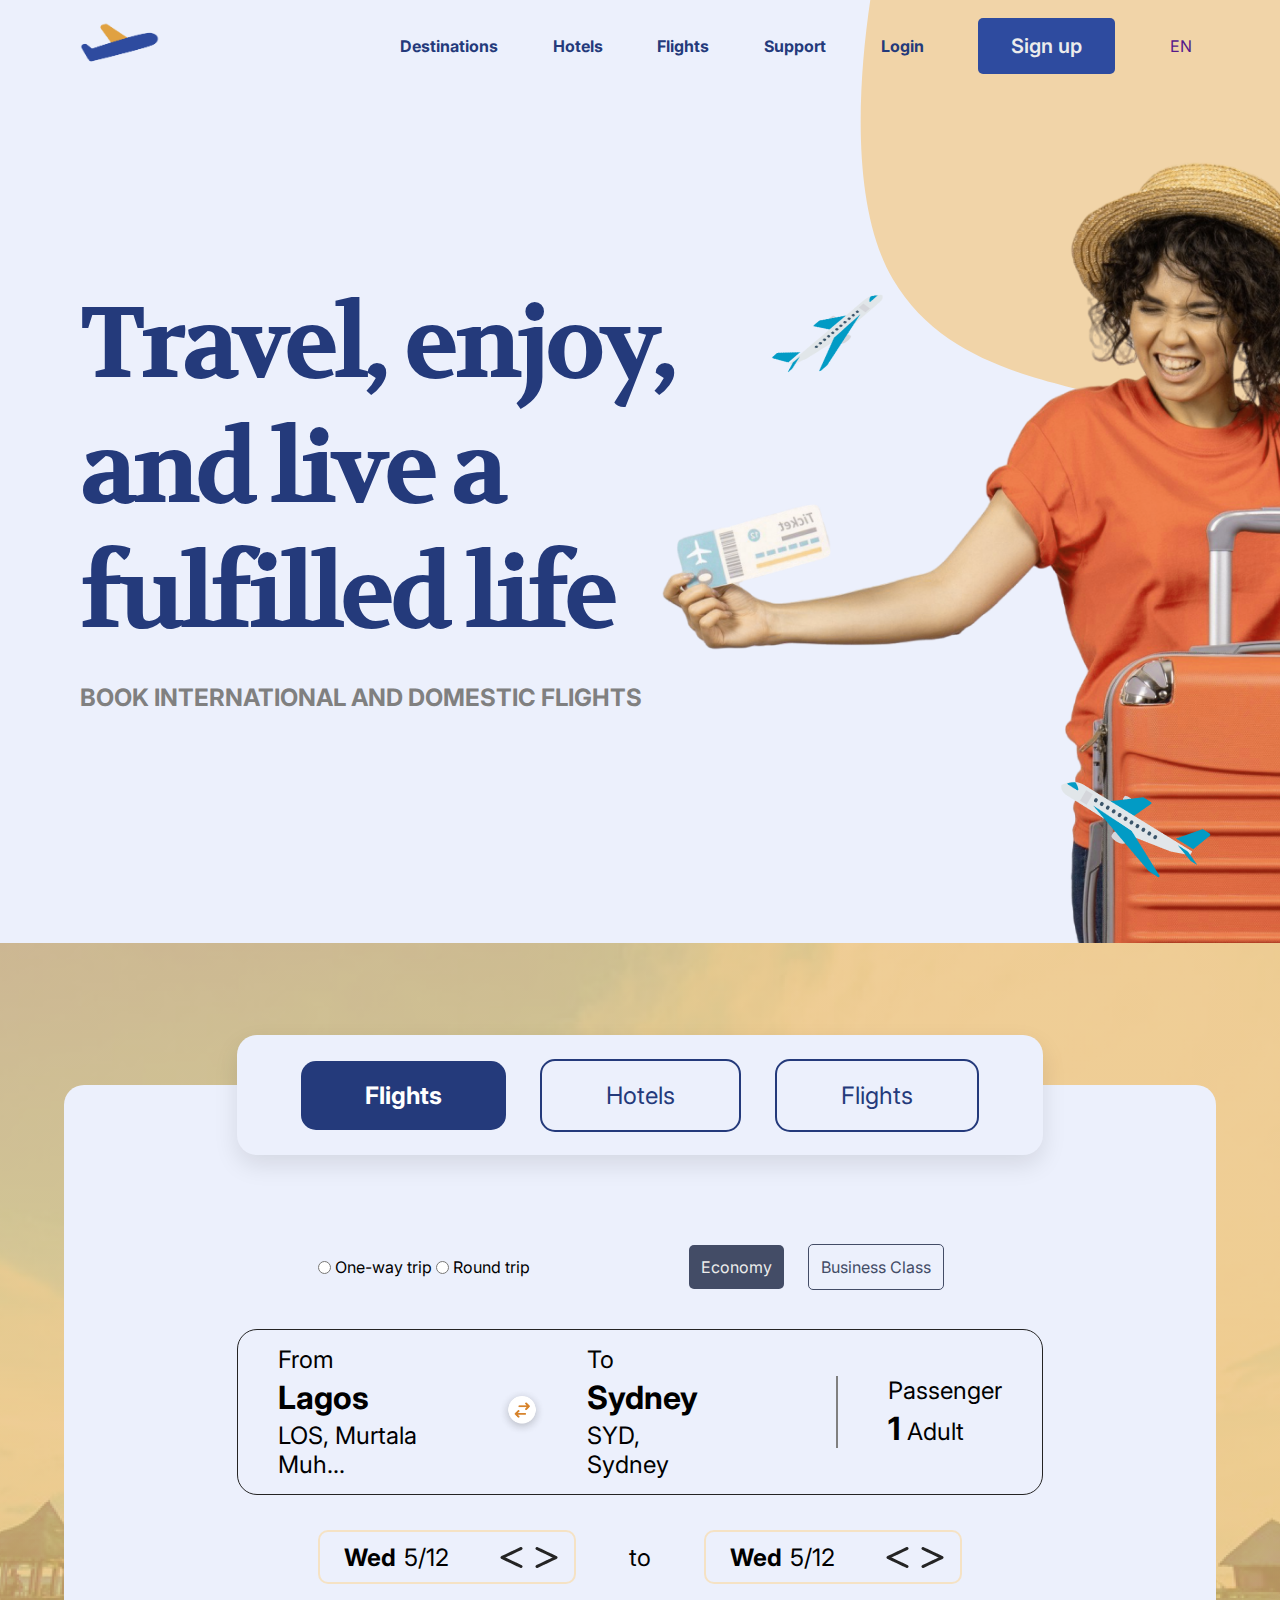
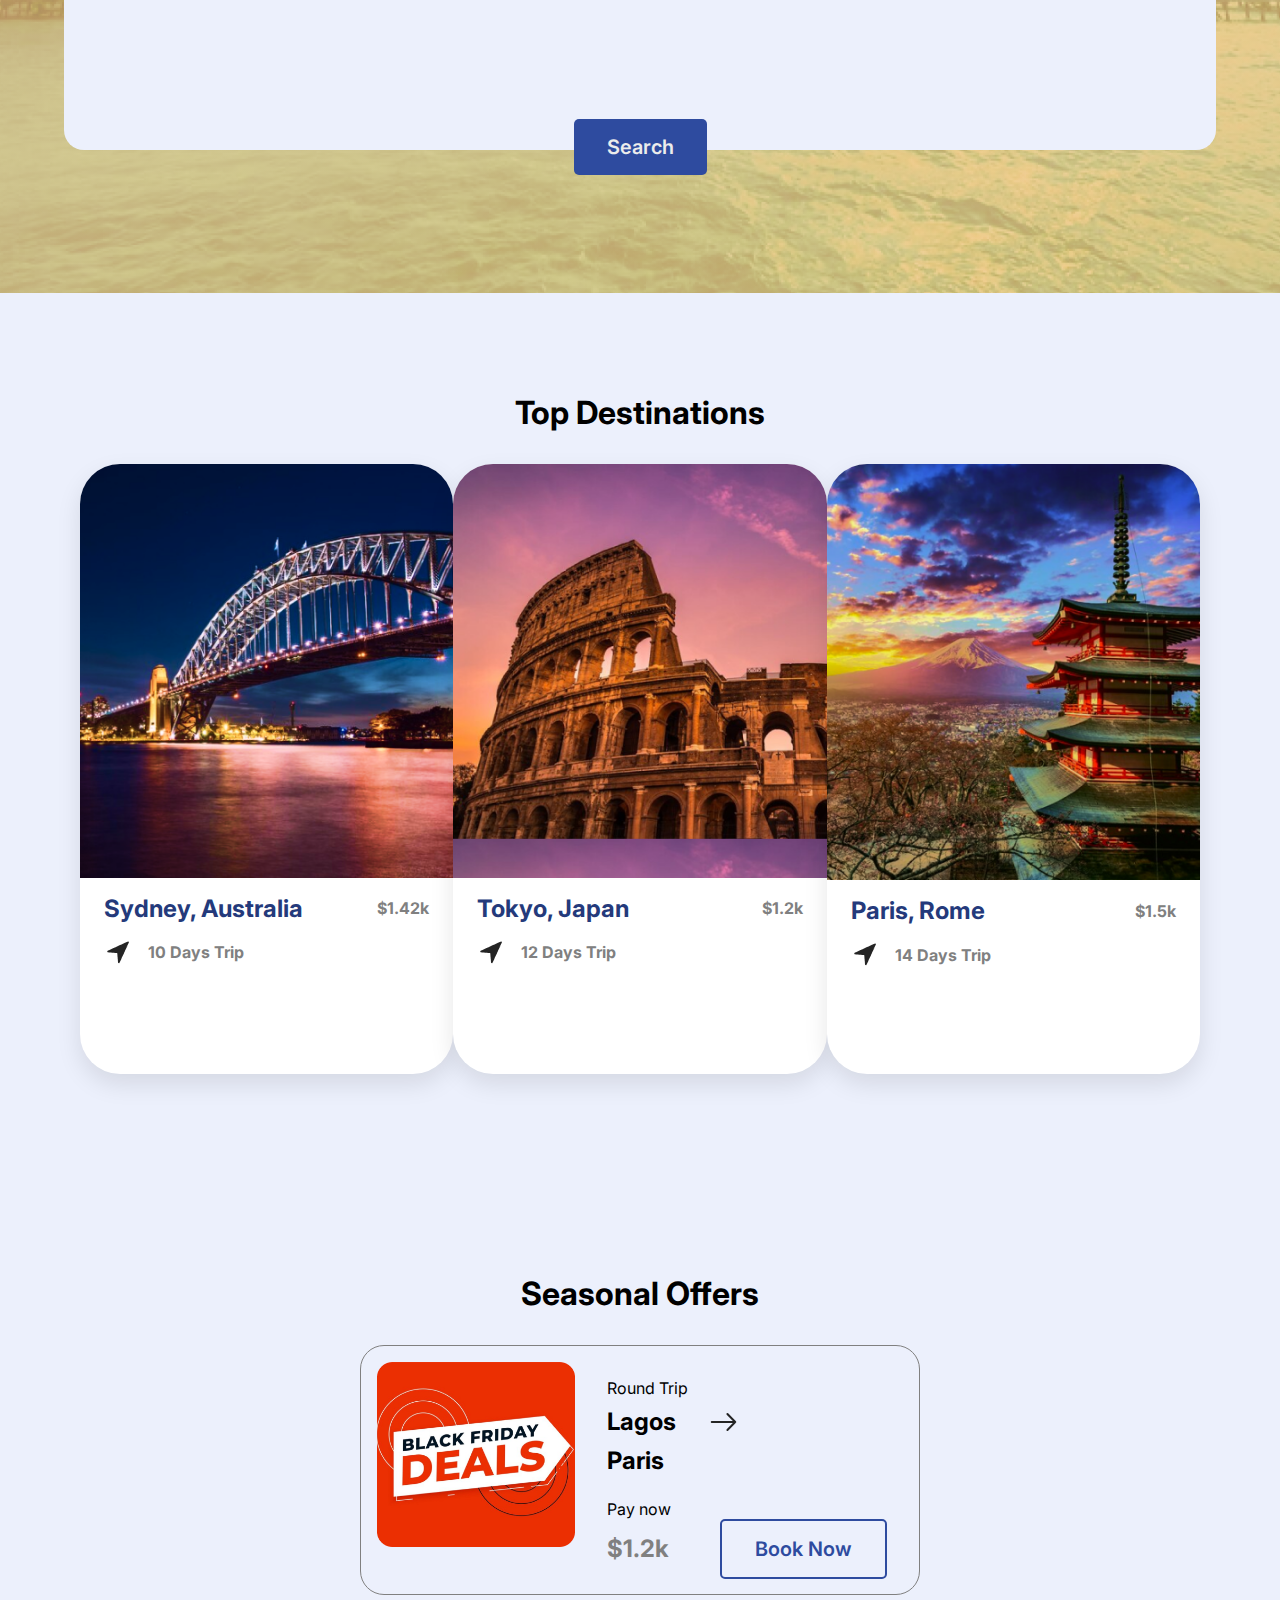
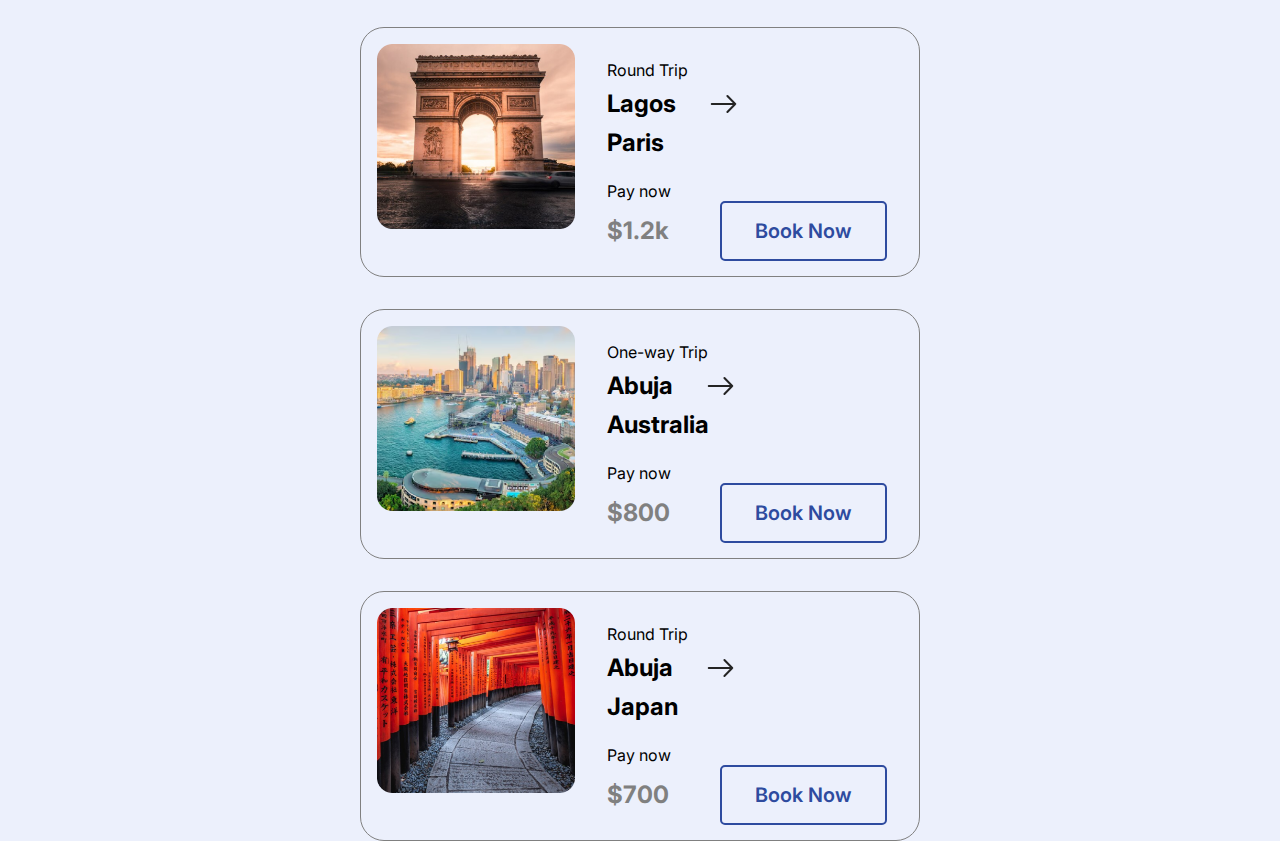
==== commit ad7ac196: "check 2" ====
--- a/index.html
+++ b/index.html
@@ -201,14 +201,88 @@
         <!-- THIS IS FOR SEASONAL OFFERS -->
          <section class="flex-column seasonal">
             <h6 class="h6-bold">Seasonal Offers</h6>
-            <div style="display: flex; flex-wrap: wrap;">
-                <div class="seasonal-card flex-row">
-                    <img src="./Assets/Images/seasonal 1.png" alt="Image" width="40%" height="40%">
-                    <div class="flex-column" style="padding: 16px; width: 50%;">
-                        <div class="flex-column" style="padding: 16px;width: 100%;">
+            <div style="display: flex; flex-wrap: wrap;width: 100%;justify-content: center; gap: 32px;">
+                <div class="seasonal-card flex-row">
+                    <img src="./Assets/Images/seasonal 1.png" alt="Image" width="200px" height="185px">
+                    <div class="flex-column" style="padding: 16px; width: 60%;gap: 24px;">
+                        <div class="flex-column" style="width: 100%;">
                             <p class="captiontext">Round Trip</p>
-                            <p class="bodytext-bold" style="display: inline;">Lagos<span><img src="./Assets/Icons/Second arrow right.svg" alt=""></span></p>
-                        </div>    
+                            <div class="flex-row" style="align-items: center; gap: 24px">
+                                <p class="bodytext-bold" style="display: inline;">Lagos</p>
+                                <img src="./Assets/Icons/Second arrow right.svg" alt="">
+                            </div>
+                            <p class="bodytext-bold">Paris</p>
+                        </div>    
+                        <div class="flex-column" style="width: 100%;">
+                            <p class="captiontext">Pay now</p>
+                            <div class="flex-row" style="align-items: center; gap: 24px; width: 100%;justify-content: space-between;">
+                                <p class="bodytext-bold"  style="display: inline;color:#808080;">$1.2k</p>
+                                <button class="button-2">Book Now</button>
+                            </div>
+                        </div>      
+                    </div>
+                </div>
+
+                <div class="seasonal-card flex-row">
+                    <img src="./Assets/Images/seasonal 2.png" alt="Image" width="200px" height="185px">
+                    <div class="flex-column" style="padding: 16px; width: 60%;gap: 24px;">
+                        <div class="flex-column" style="width: 100%;">
+                            <p class="captiontext">Round Trip</p>
+                            <div class="flex-row" style="align-items: center; gap: 24px">
+                                <p class="bodytext-bold" style="display: inline;">Lagos</p>
+                                <img src="./Assets/Icons/Second arrow right.svg" alt="">
+                            </div>
+                            <p class="bodytext-bold">Paris</p>
+                        </div>    
+                        <div class="flex-column" style="width: 100%;">
+                            <p class="captiontext">Pay now</p>
+                            <div class="flex-row" style="align-items: center; gap: 24px; width: 100%;justify-content: space-between;">
+                                <p class="bodytext-bold"  style="display: inline;color:#808080;">$1.2k</p>
+                                <button class="button-2">Book Now</button>
+                            </div>
+                        </div>      
+                    </div>
+                </div>
+
+                <div class="seasonal-card flex-row">
+                    <img src="./Assets/Images/seasonal 3.png" alt="Image" width="200px" height="185px">
+                    <div class="flex-column" style="padding: 16px; width: 60%;gap: 24px;">
+                        <div class="flex-column" style="width: 100%;">
+                            <p class="captiontext">One-way Trip</p>
+                            <div class="flex-row" style="align-items: center; gap: 24px">
+                                <p class="bodytext-bold" style="display: inline;">Abuja</p>
+                                <img src="./Assets/Icons/Second arrow right.svg" alt="">
+                            </div>
+                            <p class="bodytext-bold">Australia</p>
+                        </div>    
+                        <div class="flex-column" style="width: 100%;">
+                            <p class="captiontext">Pay now</p>
+                            <div class="flex-row" style="align-items: center; gap: 24px; width: 100%;justify-content: space-between;">
+                                <p class="bodytext-bold"  style="display: inline;color:#808080;">$800</p>
+                                <button class="button-2">Book Now</button>
+                            </div>
+                        </div>      
+                    </div>
+                </div>
+
+                <div class="seasonal-card flex-row">
+                    <img src="./Assets/Images/seasonal 4.png" alt="Image" width="200px" height="185px">
+                    <div class="flex-column" style="padding: 16px; width: 60%;gap: 24px;">
+                        <div class="flex-column" style="width: 100%;">
+                            <p class="captiontext">Round Trip</p>
+                            <div class="flex-row" style="align-items: center; gap: 24px">
+                                <p class="bodytext-bold" style="display: inline;">Abuja</p>
+                                <img src="./Assets/Icons/Second arrow right.svg" alt="">
+                            </div>
+                            <p class="bodytext-bold">Japan</p>
+                        </div>    
+                        <div class="flex-column" style="width: 100%;">
+                            <p class="captiontext">Pay now</p>
+                            <div class="flex-row" style="align-items: center; gap: 24px; width: 100%;justify-content: space-between;">
+                                <p class="bodytext-bold"  style="display: inline;color:#808080;">$700</p>
+                                <button class="button-2">Book Now</button>
+                            </div>
+                        </div>      
                     </div>
                 </div>
             </div>
--- a/index.css
+++ b/index.css
@@ -1,6 +1,6 @@
 .flex-row {
     display: flex;
-    flex-direction: row;
+    flex-direction: row;    
 }
 
 .flex-column {
@@ -168,8 +168,8 @@
 }
 
 .seasonal-card {
-    width: 710px;
-    height: 600px;
+    width: 560px;
+    height: 250px;
     border-radius: 24px;
     border: 1px solid grey;
     /* align-items: center; */
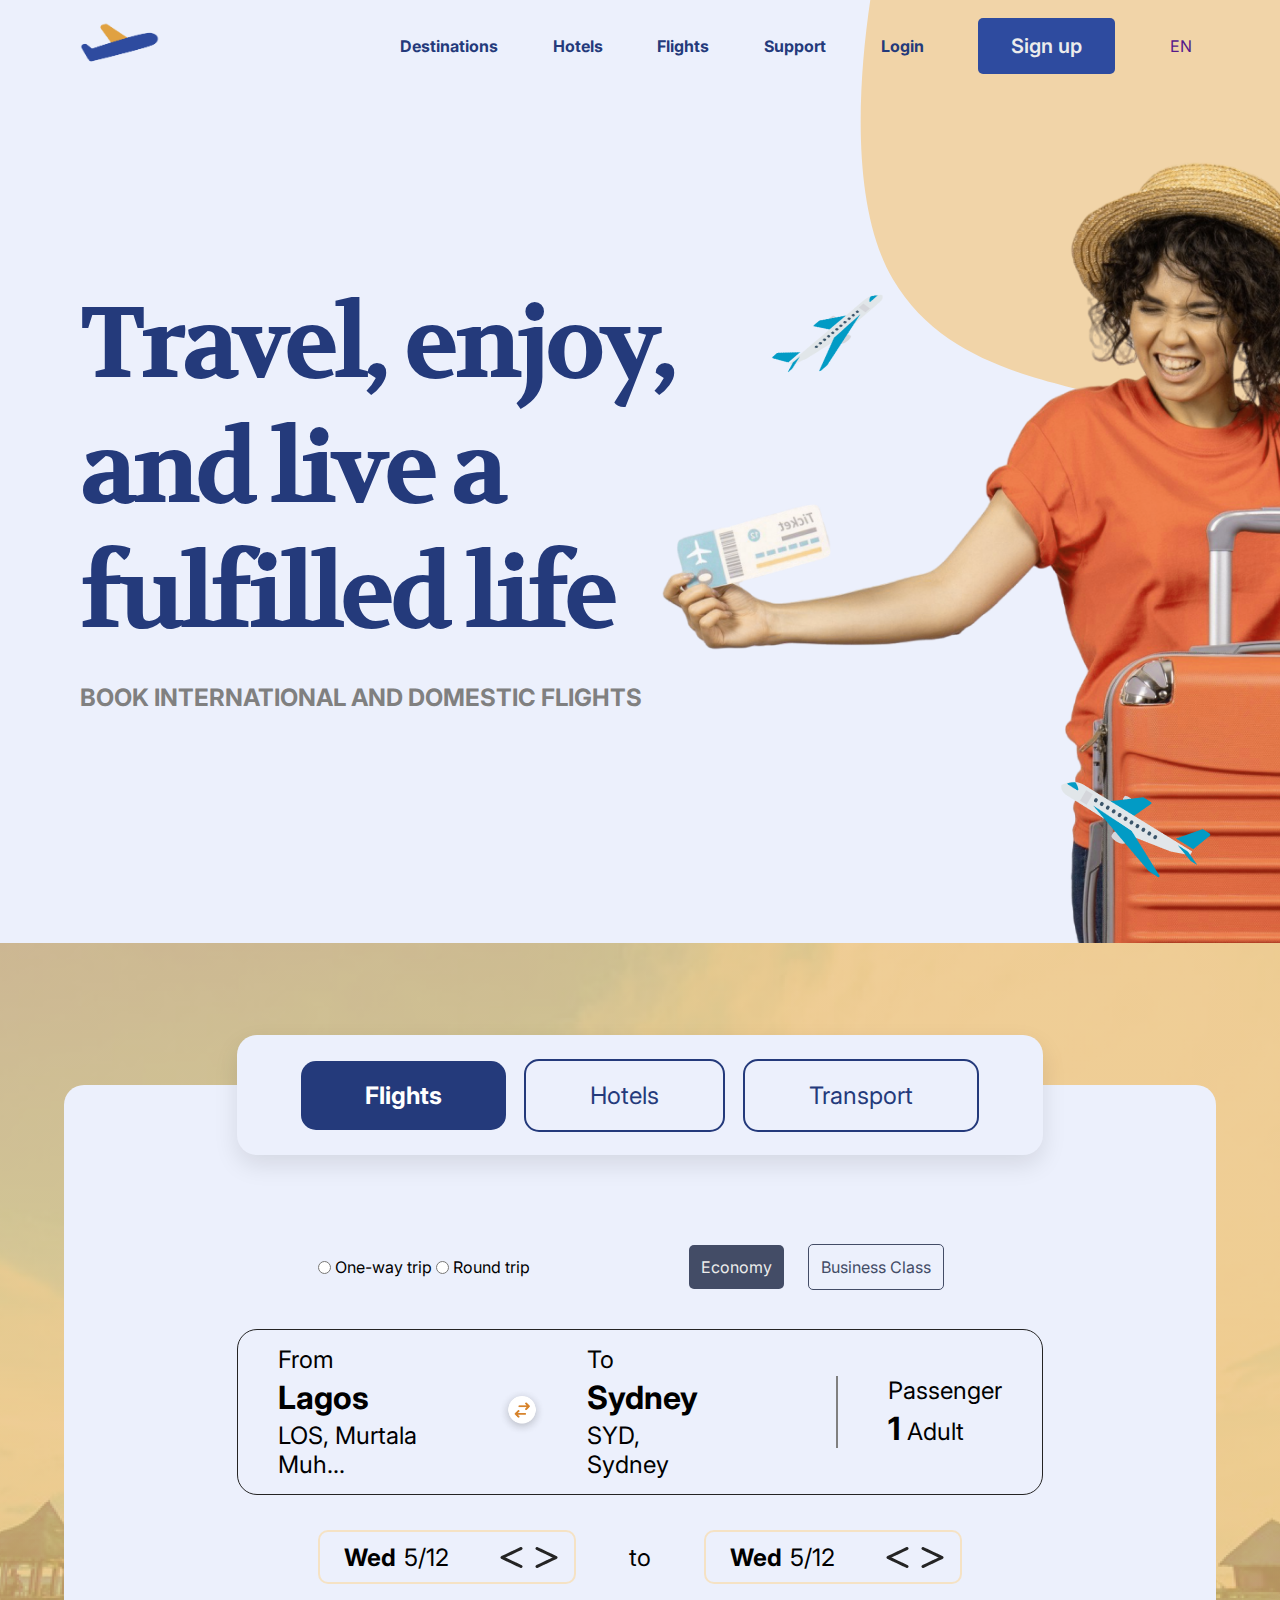
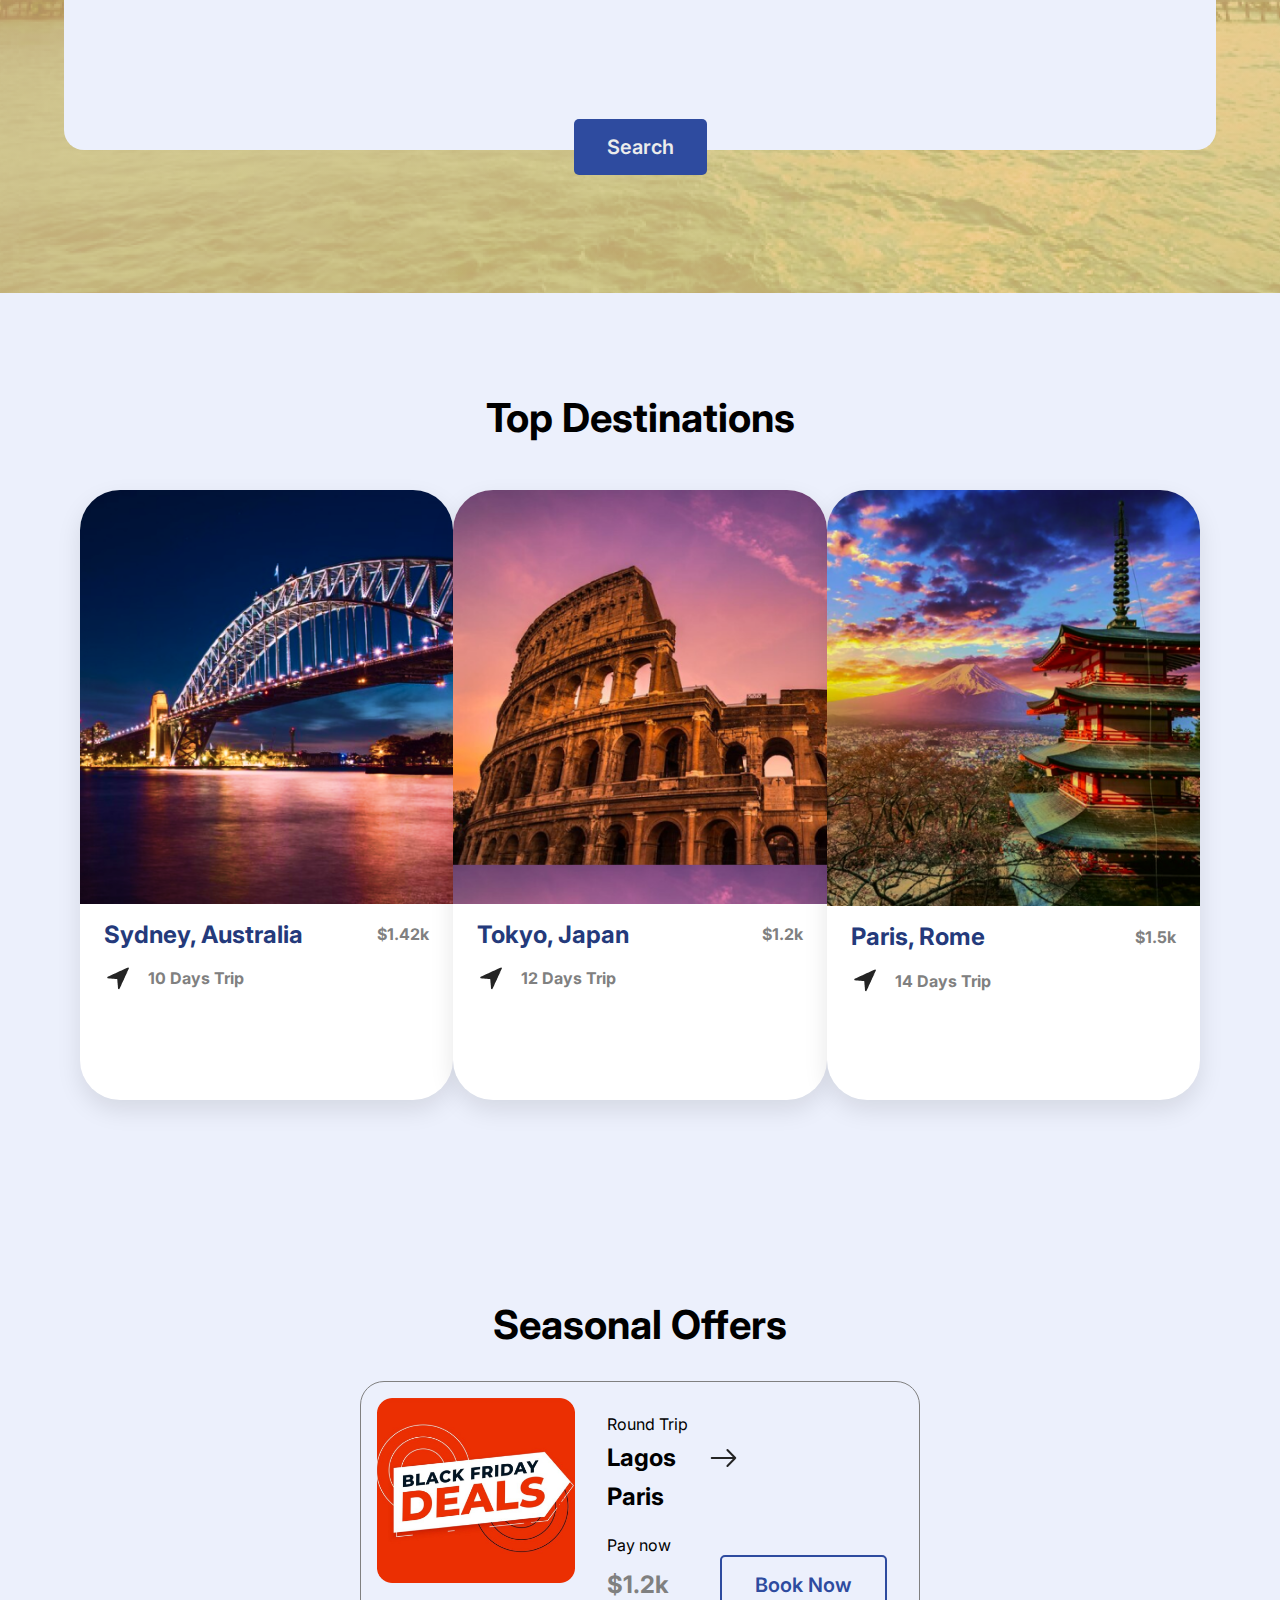
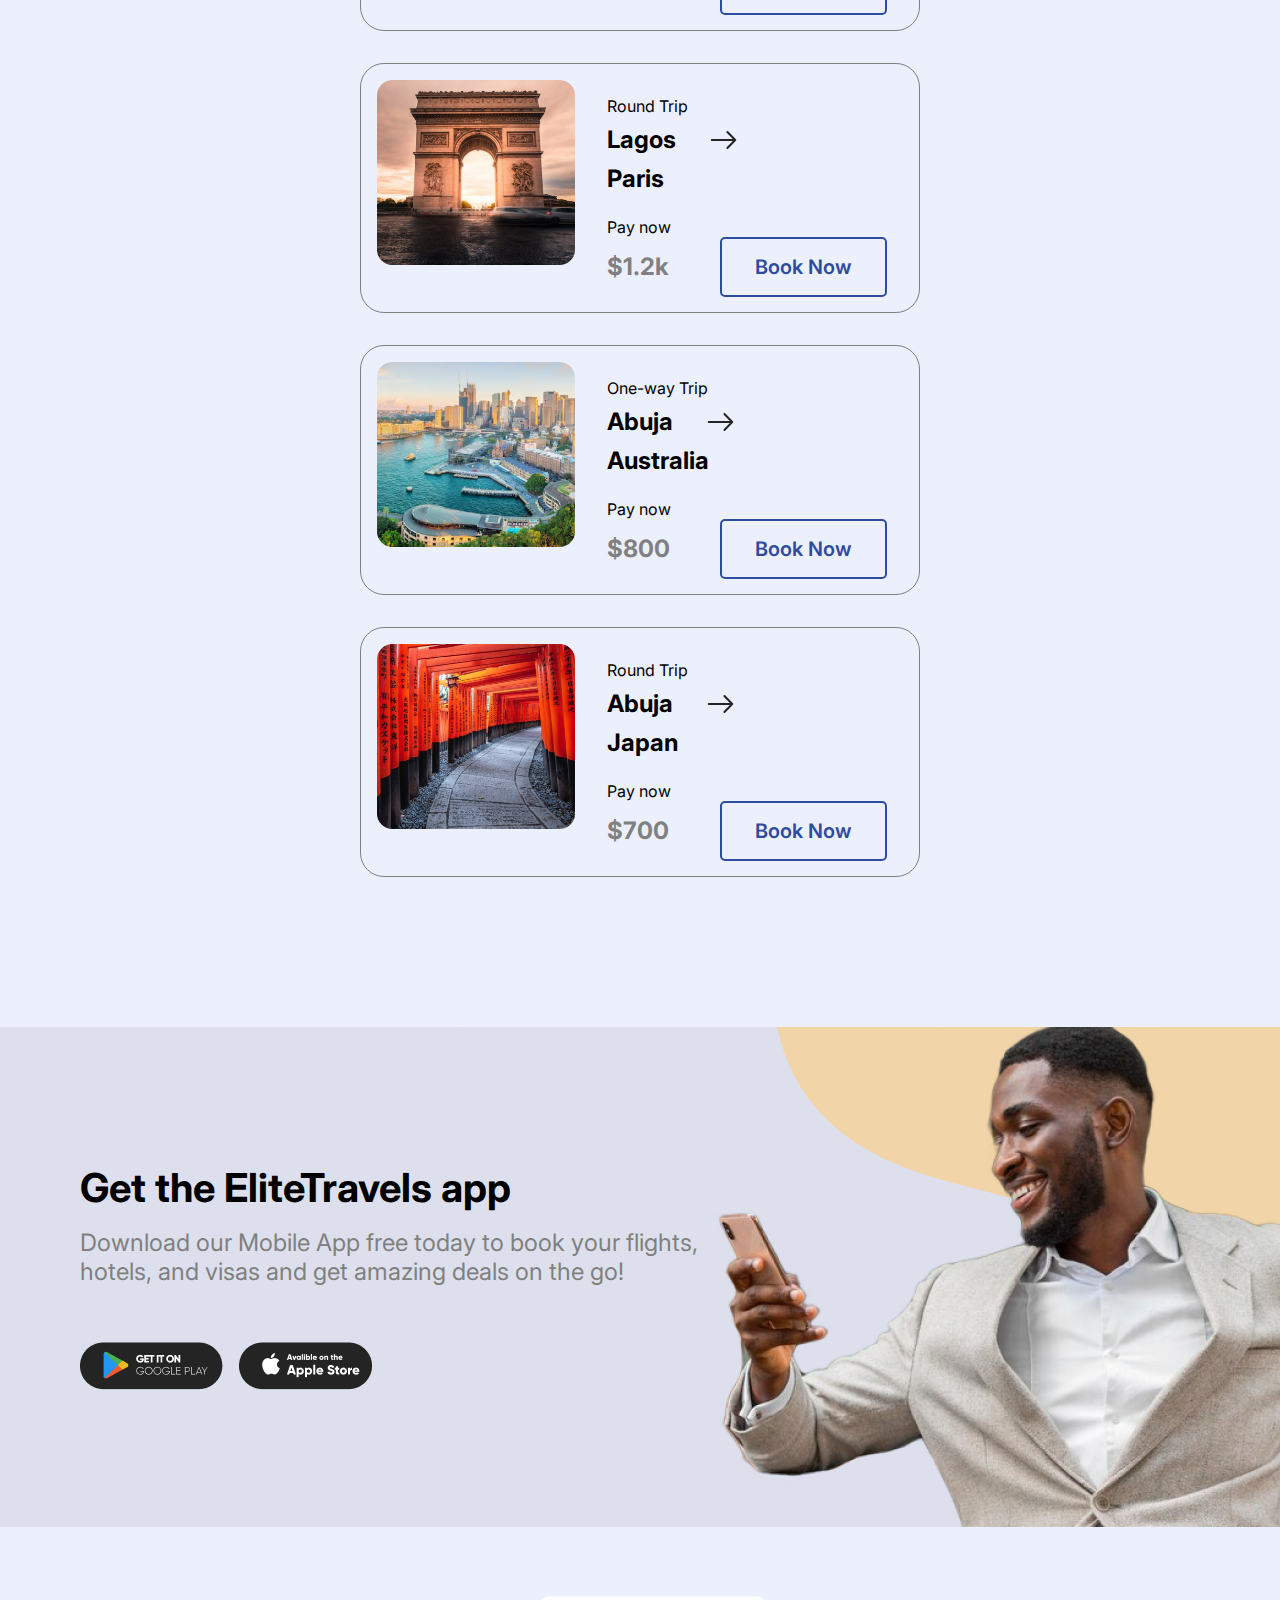
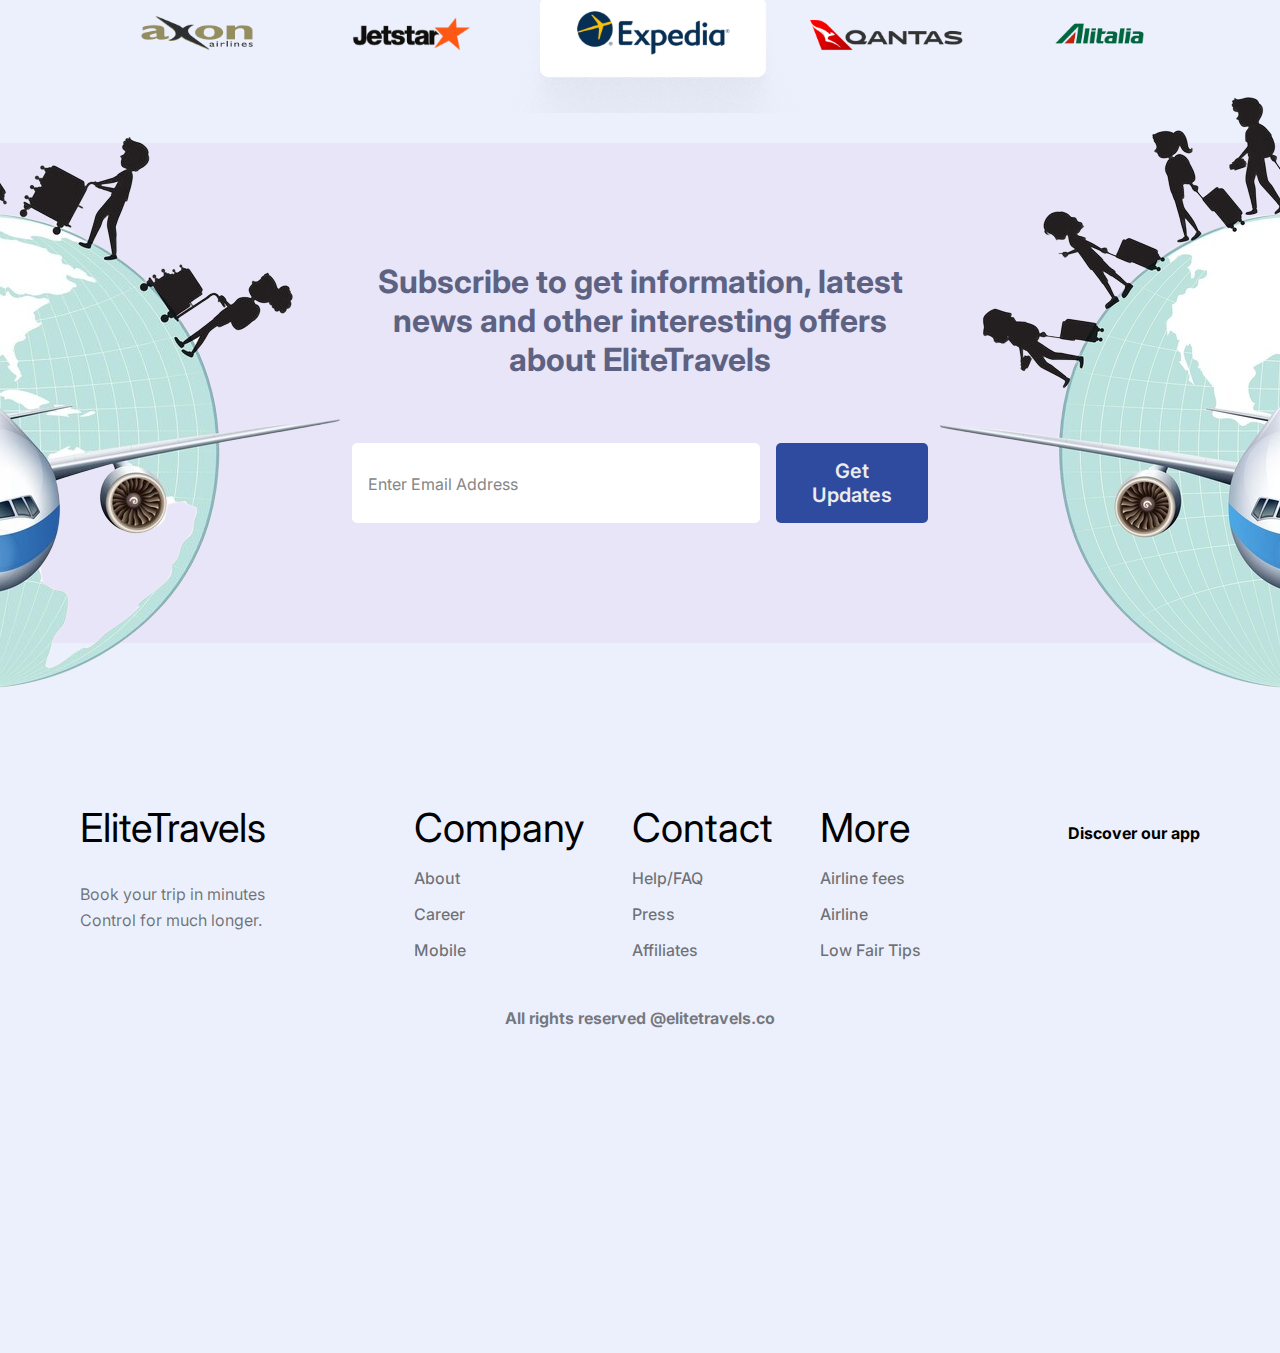
==== commit 07f1fd8e: "another again" ====
--- a/index.html
+++ b/index.html
@@ -20,6 +20,7 @@
         crossorigin="anonymous" referrerpolicy="no-referrer" />
     <link rel="stylesheet" href="./global-styles-styles.css">
     <link rel="stylesheet" href="./index.css">
+    <!-- <link rel="stylesheet" href="./css_files/styles.css"> -->
 
 </head>
 
@@ -75,7 +76,7 @@
                         <h6 class="bodytext" style="color: #243A7B; ">Hotels</h6>
                     </div>
                     <div class="flex-row" style="border: 2px solid #243A7B;">
-                        <h6 class="bodytext" style="color: #243A7B; ">Flights</h6>
+                        <a href="./airport_booking_page.html"><h6 class="bodytext" style="color: #243A7B; ">Transport</h6></a>
                     </div>
                 </div>
 
@@ -160,7 +161,7 @@
         <!-- THIS IS FOR DESTINATIONS -->
 
         <section class="flex-column destinations" style="align-items: center;">
-            <h6 class="h6-bold">Top Destinations</h6>
+            <h6 class="h5-bold">Top Destinations</h6>
             <div class="destinations-container flex-row" style="width: 100%; justify-content: space-between;">
                 <div class="destinations-card flex-column">
                     <img src="./Assets/Images/destination 1.png" alt="" style="width:100%;">
@@ -200,7 +201,7 @@
 
         <!-- THIS IS FOR SEASONAL OFFERS -->
          <section class="flex-column seasonal">
-            <h6 class="h6-bold">Seasonal Offers</h6>
+            <h6 class="h5-bold">Seasonal Offers</h6>
             <div style="display: flex; flex-wrap: wrap;width: 100%;justify-content: center; gap: 32px;">
                 <div class="seasonal-card flex-row">
                     <img src="./Assets/Images/seasonal 1.png" alt="Image" width="200px" height="185px">
@@ -287,9 +288,96 @@
                 </div>
             </div>
          </section>
+        
+        <!-- THIS IS FOR CAMPAIGN -->
+        <section class="flex-row campaign">
+            <div class="flex-column" style="width: 45%;gap: 56px; margin-left: 80px;align-items: start;">
+                <div class="flex-column" style="gap: 16px;">
+                    <p class="h5-bold">Get the EliteTravels app</p>
+                    <p class="bodytext" style="color: #808080;width: 650px;">Download our Mobile App free today to book your flights, hotels, and visas and get amazing deals on the go!</p>
+                </div>
+                    <div class="flex-row" style="gap: 16px;">
+                    <img src="./Assets/Images/Google Play image.png" alt="">
+                    <img src="./Assets/Images/App Store image.png" alt="">
+                </div>
+            </div>
+            <svg xmlns="http://www.w3.org/2000/svg" width="942" height="963" viewBox="0 0 942 963" fill="none" style="width: 1000.281px;
+            height: 1000.643px;
+            flex-shrink: 0;">
+                <path
+                    d="M30.2915 295.475C-23.4454 203.963 7.90115 17.9231 30.2915 -63.6577L934.109 -198L1019.9 163.128L968.692 962.531C864.056 963.861 630.708 953.886 534.408 903.341C414.032 840.16 468.567 738.406 368.807 685.201C269.048 631.996 326.244 491.668 291.66 438.463C257.077 385.258 97.4627 409.866 30.2915 295.475Z"
+                    fill="#F1D4A8" />
+            </svg>
+            <img src="./Assets/Images/campaign person.png" alt="Happy person" id="campaign-person">
+        </section>
+
+        <section class="flex-column company-logos">
+            <img src="./Assets/Images/logos images.png" alt="" width="90%">
+        </section>
+
+        <!-- THIS IS FOR SUBSCRIPTION -->
+         <section class="flex-row subscription">
+            <img src="./Assets/Images/globe illustration.png" alt="globe illustration" id="globe-1">
+            <div class="flex-column sub-content">
+                <p class="h6-bold" style="text-align: center; color: #5E6282;">Subscribe to get information, latest news and other interesting offers about EliteTravels</p>
+                <div class="flex-row" style="gap: 16px; width: 100%;">
+                    <input type="text"placeholder="Enter Email Address" class="input-text">
+                    <button class="button">Get Updates</button>
+                </div>
+            </div>
+            
+            <img src="./Assets/Images/globe illustration.png" alt="globe illustration" id="globe-2">
+         </section>
+
     </main>
     <footer>
-
+        <div class="footer-body">
+
+            <div class="inner inner1">
+                <h5>EliteTravels</h5>
+                <p>Book your trip in minutes</p>
+                <p>Control for much longer.</p>
+            </div>
+
+            <div class="inner inner2">
+                <div class="inner-links">
+                    <h5>Company</h5>
+                    <a href="">About</a>
+                    <a href="">Career</a>
+                    <a href="">Mobile</a>
+                </div>
+                <div class="inner-links">
+                    <h5>Contact</h5>
+                    <a href="">Help/FAQ</a>
+                    <a href="">Press</a>
+                    <a href="">Affiliates</a>
+                </div>
+                <div class="inner-links">
+                    <h5>More</h5>
+                    <a href="">Airline fees</a>
+                    <a href="">Airline</a>
+                    <a href="">Low Fair Tips</a>
+                </div>
+
+            </div>
+
+            <div class="inner inner3 socials">
+                <div class="links">
+                    <img src="media/facebook-icon.png" alt="">
+                    <img src="media/instagram-icon.png" alt="">
+                    <img src="media/tweeter-icon.png" alt="">
+                </div>
+
+                <p><strong>Discover our app</strong></p>
+                <div class="downloads">
+                    <img src="media/Google Play image.png" alt="">
+                    <img src="media/App Store image.png" alt="">
+                </div>
+            </div>
+        </div>
+
+
+        <div class="right"><p><strong>All rights reserved @elitetravels.co</strong></p></div>
     </footer>
 </body>
 
--- a/global-styles-styles.css
+++ b/global-styles-styles.css
@@ -4,11 +4,13 @@
     margin: 0;
     padding: 0;
     /* margin-inline: 80px; */
+    text-decoration: none;
 }
 /* html {
     margin-inline: 80px;
     background-color: #ECF0FC;
 } */
+
 
 body {
     /* margin-inline: 80px; */
--- a/index.css
+++ b/index.css
@@ -143,7 +143,7 @@
 .destinations {
     align-items: center;
     margin-top: 100px;
-    gap: 32px;
+    gap: 48px;
     margin-inline: 80px;    
     margin-bottom: 200px;
 }
@@ -175,4 +175,134 @@
     /* align-items: center; */
     gap: 16px;
     padding: 16px;
+}
+
+/* CAMPAIGN  */
+.campaign {
+    /* width: 100%; */
+    
+    margin-top: 150px;
+    align-items: center;
+    height: 500px;
+    background-color: #dde0ec;
+    /* border-radius: 20px;
+    border: 2px solid #29347F; */
+    overflow: hidden;
+}
+
+.campaign svg {
+    position: relative;
+    left: 100px;
+}
+
+#campaign-person {
+    position: relative;
+    left: -1200px;
+    top: 30px;
+}
+
+/* FOR COMPANY LOGOS */
+.company-logos {
+    justify-content: center;
+    align-items: center;
+    margin-inline: 80px;
+    margin-top: 30px;
+    margin-bottom: 30px;
+}
+
+/* SUBSCRIPTION */
+.subscription {
+    align-items: center;
+    justify-content: center;
+    /* gap: 64px; */
+    background-color: #E8E5F8;
+    height: 500px;
+    width: 100%;
+}
+
+.sub-content {
+    align-items: center;
+    justify-content: center;
+    align-content: center;
+    align-self: center;
+    gap: 64px;
+    background-color: #E8E5F8;
+    width: 45%;
+    
+}
+
+/* #globe-1 {
+    position: relative;
+    top: -200px;
+    left: -200px;
+}
+
+#globe-2 {
+    position: relative;
+    top: -200px;
+    left: 600px;
+} */
+
+
+
+
+
+/* FOOTER STYLE */
+
+footer{
+    height: 70vh !important;
+    padding: 5rem;
+    /* border: 1px solid green; */
+    margin-top: 80px;
+}
+
+.footer-body{
+    display: flex;
+    justify-content: space-between;
+    align-items:start;
+}
+
+.inner1 h5{
+    margin-bottom: 2rem;
+
+}
+.inner1 p{
+    margin-bottom: .4rem;
+    color: rgba(0, 0, 0, 0.541);
+}
+
+.inner2{
+    display: flex;
+    gap: 3rem;
+    font-weight: 500 !important;
+}
+
+.inner-links{
+    display: flex;
+    flex-direction: column;
+    gap: 1rem;
+} 
+.inner-links a{
+    color: rgba(0, 0, 0, 0.541);
+    text-decoration: none;
+    transition: all .2s ease-in;
+}
+.inner-links a:hover{
+    color: rgba(0, 0, 0, 0.705);
+    scale: 1.03;
+}
+
+
+.socials{
+    margin-bottom: 1.7rem;
+}
+.downloads{
+    margin-top: 1.7rem;
+}
+
+.right{
+    text-align: center;
+    position: relative;
+    bottom: -3rem;
+    color: rgba(0, 0, 0, 0.521);
 }--- a/css_files/styles.css
+++ b/css_files/styles.css
@@ -0,0 +1,992 @@
+:root {
+  --primary-color: #243a7b;
+  --secondary-color: #F5E2C4;
+  --nav-active-color: #e0a141;
+  --accent-color: #A8BAF1;
+  --accent-transparent-color: #a8baf1a6;
+  --text-color: #333;
+  --footer-text-color: #808080;
+  --footer-background-color:#ECF0FC;
+  --light-bg: #f5f5f5;
+  --backgroud-color:#ECF0FC;
+  --gradient-overlay: linear-gradient(rgba(25, 118, 210, 0.4), rgba(25, 118, 210, 0.7));
+}
+
+/* General Reset */
+body, html {
+    margin: 0;
+    padding: 0;
+    box-sizing: border-box;
+    font-family: 'Arial', sans-serif;
+  }
+
+/* =============HEADER AND NAVIGATION SECTION=========== */
+
+.header-container{
+  
+  position: sticky;
+  top: 0;
+  z-index: 999;
+  
+ 
+}
+
+.nav-bar{
+  background-color:var(--light-bg);
+  max-width: 1440px;
+  padding: 30px 50px ;
+  display: flex;
+  justify-content: space-between;
+  
+  
+}
+
+.logo{
+  display: flex;
+  align-items: center;
+  justify-content: center ;
+  cursor: pointer;
+  gap: 8px;
+}
+
+
+.logo-header{
+  position: relative;
+  left:-2rem;
+  top: 0.5rem;
+  font-family: comfortaa;
+  background-image: linear-gradient(90deg, var(--nav-active-color) 0%, var(--primary-color) 100%);
+  background-clip: text;
+  -webkit-text-fill-color: transparent;
+  font-size: 20px;
+  font-weight: 700;
+}
+
+
+.menu-option{
+  display: flex;
+  align-items: center;
+  justify-content: flex-end;
+  gap: 30px;
+  margin-left: auto; /*This pushes the menu options to the right
+   */
+}
+
+.nav-links li.active a {
+  color: var(--nav-active-color);
+  padding: 0 10px ;
+  border-bottom:2px solid var(--primary-color);
+  /* Add any other styles you want for the active state */
+}
+
+.nav-links{
+  display: flex;
+  align-items: center;
+  justify-content: center;
+  gap: 30px;
+  list-style: none;
+  margin: 0;
+  padding: 0;
+}
+
+.nav-links a {
+  text-decoration: none;
+  /* color: #ffffff; */
+  font-size: 15px;
+  color: var(--primary-color);
+  font-weight: 500;
+}
+
+.hova a:hover {
+  color: var(--nav-active-color);
+  padding: 0 10px ;
+  border-bottom:2px solid var(--primary-color);
+}
+
+.btn-sign-in, .btn-login{
+  display: flex;
+  justify-content: center;
+  width: 90px;
+  padding: 9px;
+  background-color: var(--primary-color);
+  border-radius:10px;
+  color: var(--light-bg);
+  text-decoration: none;
+  font-weight: 600;
+  transition: background-color 0.3s ease;
+  border: none !important;
+  cursor: pointer;
+  
+}
+
+
+.btn-sign-in:hover{
+  background-color:var(--accent-color);
+  color:var(--primary-color);
+  
+}
+
+.btn-login:hover{
+  background-color:var(--accent-color);
+  color:var(--primary-color);
+}
+
+.language-selector {
+  background-color: transparent;
+  color: var(--primary-color); 
+  font-size: 15px;
+  padding: 5px 7px;
+  border-radius: 5px;
+  border: none;
+  cursor: pointer;
+}
+
+/*===========HAMBURGER MENU STYLES============= */
+
+
+.hamburger-menu {
+  position: absolute;
+  right: 0;
+  top:4rem ;
+  display: none;
+  cursor: pointer;
+  margin-right: 20px;
+  align-items: center ;
+}
+
+.hamburger-line {
+  width: 25px;
+  height: 3px;
+  background-color: var(--primary-color);
+  margin: 5px 0;
+  transition: transform 0.3s ease;
+}
+
+/* ============SHOW & HIDE TABLET/MOBILE MENU STYLES============= */
+
+.show-mobile-menu {
+  right: 0 !important;
+ 
+}
+
+.hamburger-line.open:nth-child(1) {
+  transform: rotate(45deg) translate(5px, 5px);
+}
+
+.hamburger-line.open:nth-child(2) {
+  opacity: 0;
+}
+
+.hamburger-line.open:nth-child(3) {
+  transform: rotate(-45deg) translate(5px, -5px);
+}
+
+/* ============TABLET & MOBILE MENU STYLES=========== */
+
+.mobile-menu {
+  position: fixed;
+  top: 135px;
+  right: -100%;
+  width: 100%;
+  height: 80vh;
+  background-color: var(--backgroud-color);
+  z-index: 999;
+  transition: right 0.7s ease;
+  overflow-wrap: visible !important;
+  /* padding: 20px; */
+  overflow-y: visible !important;
+  overflow-y: scroll;
+}
+
+.mobile-menu ul {
+  list-style: none;
+  margin: 0;
+  padding: 0;
+}
+
+
+.m-btn{
+ display: flex;
+ flex-direction:column;
+ justify-content: center;
+ margin: 0 auto;
+ align-items: center;
+ gap: 10px;
+ 
+}
+
+#loc{
+  width: 0.5rem;
+  position: absolute;
+  top:1rem;
+  right: 5rem;
+}
+
+.mobile-nav ul {
+  list-style: none;
+  margin-left: 70px;
+  padding-top: 10px;
+}
+
+.mobile-nav li {
+  margin-bottom: 10px;
+  padding-bottom: 10px;
+  align-items: center;
+  text-align: center;
+
+}
+
+.mobile-nav a {
+  color: var(--primary-color);
+  text-decoration: none;
+  font-size: 18px;
+  line-height: 50px;
+  font-weight: 700;
+ 
+}
+
+.mobile-nav a:hover {
+  color: var(--nav-active-color);
+  padding: 0 10px 0 10px;
+  border-bottom:2px solid var(--primary-color);
+}
+
+/* ========== main section ============== */
+
+  main {
+    text-align: center;
+   
+  }
+
+  /* ========= hero container secion =========== */
+  
+  .booking-section {
+    background-image: url('../assets/image\ 41.png');
+    background-position: center;
+    background-repeat: no-repeat;
+    background-size: cover;
+    /* margin-bottom: 2rem; */
+    background-color: #f0f8ff;
+    padding: 2rem;
+    height:140vh ;
+  }
+
+   /* ========= booking container secion =========== */
+  
+  .booking-section h1 {
+    font-size: 3rem;
+    /* margin-bottom: 1rem; */
+    color: var(--light-bg)
+  }
+
+  .booking-section p{
+    font-size: 1.5rem;
+    color: var(--light-bg)
+  }
+
+  /* ============ slide tabs styles ========== */
+  
+  .tab-container {
+    margin: 1rem auto;
+    width: 100%;
+    max-width: 600rem;
+    padding: 20px;
+    display: flex;
+    flex-direction: column;
+    /* align-items: center;  */
+  } 
+
+   #pickup-tab #dropoff-tab {
+    
+    border: none;
+    border-radius: 10px 0 0 10px ;
+    cursor: pointer;
+    transition: background 0.5s ease;
+  }
+  
+  .tabs {
+    display: flex;
+    justify-content: space-around;
+    background: #eeeeee00;
+    border: none;
+    color: var(--text-color);
+    transition: background 0.5s ease;
+  }
+  
+  .tab {
+    flex: 1;
+    padding: 1rem;
+    cursor: pointer;
+    text-align: center;
+    border-radius: 10px;
+    border-radius: 10px 10px 0 0  ;
+    background-color: var(--accent-transparent-color);
+    border: none !important;
+    transition: height 0.5s ease;
+  }
+  
+  .tab.active {
+    background: var(--backgroud-color);
+    color: var(--text-color);
+    border: none;
+    height: 50px; /* Adjust as per content height */
+  }
+
+  /* ==========form container ============= */
+  
+  .tab-content {
+    position: relative;
+    overflow: hidden;
+    height: 28rem; /* Adjust as per content height */
+    transition: height 0.5s ease;
+    background-color: var(--backgroud-color);
+  }
+  
+  .content {
+    position: absolute;
+    width: 100%;
+    left: 100%;
+    opacity: 0;
+    transition: all 0.5s ease;
+  }
+  
+  .content.active {
+    left: 0;
+    opacity: 1;
+  }
+
+  /* ============== form section =========== */
+
+   form  {
+    display: grid;
+    grid-template-rows: repeat(auto-fit, minmax(20px, 1fr));
+    grid-gap: 1rem;
+    padding: 1rem;
+    background-color: var(--backgroud-color);
+    /* height: 20px !important; */
+  }
+
+  .form-grid{
+    display: grid;
+    grid-template-columns: repeat(auto-fit, minmax(350px, 2fr));
+    grid-column-gap: 3rem;
+    grid-row-gap: 1rem;
+    padding: 1rem;
+  }
+
+  #passengers{
+    width: 18rem;
+    padding-left: 4rem;
+    background-color: var(--accent-color);
+    transition: border-color 0.5s ease;
+    border: none !important;
+    
+  }
+  
+  form select {
+    padding: 10px;
+    margin-bottom: 1rem;
+    border-radius: 5px;
+    border: none !important;
+    font-size: 1.2rem;
+    font-weight: 600;
+    transition: border-color 0.5s ease;
+    background-color: var(--accent-color);
+    border: none !important;
+    outline-color: transparent ;
+  }
+
+  input{
+    padding: 10px;
+    margin-bottom: 1rem;
+    border-radius: 5px;
+    border: none !important;
+    font-size: 1.2rem;
+    font-weight: 600;
+    transition: border-color 0.5s ease;
+    background-color: var(--accent-color);
+    border: none !important;
+    outline-color: transparent ;
+  }
+
+  label{
+    font-size: 1.2rem;
+    color: var(--text-color);
+    margin-bottom: 0.5rem;
+    padding: 15px 10.5px;
+    align-items: center;
+    text-align: center;
+    font-weight: 600;
+    font-family: Arial, sans-serif;
+    background-color: var(--accent-color);
+    
+  }
+
+  label {
+    display: flex;
+    flex-direction: column;
+    align-items: flex-start;
+  }
+
+  .icon-label {
+    display:flex;
+    flex-direction:row ;
+    background-color:var(--accent-color);
+  
+  }
+
+  .icon-label i {
+    display: flex;
+    flex-direction: row;
+    margin-top: 18px;
+    padding:0 0 0 10px;
+  }
+  
+  .search-btn {
+    padding: 1rem 2rem;
+    background-color: var(--primary-color);
+    color: var(--light-bg);
+    border: none;
+    cursor: pointer;
+    border-radius: 1.5rem;
+    position: relative;
+    top: -3.5rem;
+    /* left: 34rem; */
+    width: 14rem;
+    align-items: center;
+    font-size: large;
+  }
+
+  /* ========= information section =========== */
+  
+  .info-section {
+    display: flex;
+    flex-direction: row;
+    align-items: center;
+    text-align: center;
+    background-color: var(--secondary-color);
+    padding: 4rem 5rem 4rem 5rem;
+    text-align: center;
+    background-color: var(--secondary-color);
+  }
+
+  
+  .info-box {
+    display: flex;
+    flex-direction: column;
+    align-items: center;
+    text-align: left;
+    margin: 2rem 0;
+    padding: 2rem;
+    padding: 1rem;
+    margin: 0.5rem;
+    border-radius: 8px;
+  }
+
+  /* ============= step guide section ========== */
+
+  .steps-section{
+    /* display: flex;
+    flex-direction: column; */
+    padding: 4rem;
+    background-color: var(--backgroud-color);
+  }
+
+  .steps{
+    display: grid;
+    grid-template-columns: repeat(auto-fit, minmax(100px, 5fr));
+    grid-gap: 1rem;
+    padding: 2rem;
+    margin-top: 40px;
+    align-items: center;
+    
+  }
+
+
+
+  .step{
+    width: 15rem !important;
+    padding: 1rem;
+    margin-bottom: 1rem;
+    border-style: dashed;
+    border-width: 0.2rem;
+    border-color: var(--accent-color);
+    align-items: center;
+    text-align: center;
+   
+  }
+
+/* =========steps arrow icon style ========== */
+.fa-solid {
+  font-size: 1.8rem;
+  color: var(--accent-transparent-color);
+}
+  .main-angle {
+    display: block !important;
+  }
+
+  .mobile-angle{
+    display: none !important;
+  }
+
+  /* ========== footer section =========== */
+  
+  footer {
+    display: flex;
+    flex-direction: column;
+    padding: 4rem 8rem 5rem 8rem;
+    gap: 2rem;
+    background-color: var(--footer-background-color);
+
+  }
+
+  .footer-divider{
+    display: flex;
+    flex-direction: row;
+    gap: 5rem;
+  }
+
+  .about-us{
+    width: 15rem;
+  }
+
+  .footer-links{
+    display: flex;
+    flex-direction: row;
+    justify-content: space-around;
+    margin-top: 1rem;
+    gap: 5rem;
+  }
+
+  .link-group{
+    display: flex;
+    flex-direction: row;
+    gap: 4rem;
+    margin-bottom: 1rem;
+  }
+
+  ul{
+    padding-inline-start: 0;
+  }
+
+  .links ul li {
+      list-style-type: none;
+      text-align: left;
+      margin-bottom: 1rem;
+      color: var(--footer-text-color);
+      text-decoration: none;
+      
+  }
+  .links ul li a {
+      color: var(--footer-text-color);
+      text-decoration: none;
+  }
+
+  .links ul :hover{
+    color: var(--secondary-color);
+    transition: color 0.3s ease;
+
+  }
+
+  .socials{
+    display: flex;
+    flex-direction: column;
+    justify-content: space-around;
+    gap: 1rem;
+  }
+
+  .social-icons{
+    display: flex;
+    flex-direction: row;
+    justify-content: space-around;
+  }
+
+  .app-icon{
+    display: flex;
+    flex-direction: row;
+    justify-content: space-around;
+    margin-top: 1rem;
+  }
+
+  .specific-apps{
+    display: flex;
+    flex-direction: row;
+    justify-content: space-around;
+    margin-top: 1rem;
+  }
+
+  .rights {
+    display: flex;
+    flex-direction: column;
+    align-items: center;
+    text-align: center;
+    font-weight: 600;
+    color: var(--text-color);
+    padding-top: 5rem;
+  }
+
+  /*=========== Media queries ============ */
+
+/* @media (max-width: 1024px) {
+  .container {
+    padding: 20px;
+  }
+
+  .booking-form {
+    padding: 30px;
+  }
+
+  .features, .steps {
+    flex-wrap: wrap;
+  }
+
+  .feature, .step {
+    flex-basis: 45%;
+    margin-bottom: 20px;
+  }
+} */
+
+
+
+@media (max-width: 768px) {
+  .container {
+    padding: 10px;
+    
+  }
+
+  .booking-section{
+    height: 110vh;
+  }
+
+  .booking-form {
+    padding: 15px;
+    /* height: 60vh; */
+    
+  }
+
+  .tab-container{
+    height: 78vh;
+    padding: 0;
+    margin: 0;
+  }
+  .form-grid{
+    grid-template-columns: 1fr;
+    grid-gap: 0;
+    gap: 10px;
+  }
+
+  .tab-content {
+    position: relative;
+    overflow: hidden;
+    height: 85vh; /*Adjust as per content height*/
+    transition: height 0.5s ease;
+    background-color: var(--backgroud-color);
+  }
+  
+
+  .features, .steps {
+    flex-wrap: wrap;
+  }
+
+  .feature, .step {
+    flex-basis: 100%;
+    margin-bottom: 20px;
+  }
+
+  .info-box {
+    width: 90%;
+    margin: 0.5rem auto;
+    border-right: 2px double var(--primary-color);
+    border-radius: 0;
+  }
+
+  .info-box3{
+    border: none;
+  }
+
+  .info-section {
+    padding: 2rem 1rem;
+  }
+
+  .search-btn {
+    width: 50%;
+    top: -1.5rem;
+  }
+
+  .steps-section {
+    padding: 2rem;
+    display: flex;
+    flex-direction: column;
+    align-items: center;
+    text-align: center;
+    gap: 1rem;
+  }
+
+  .steps{
+    display: flex;
+    flex-direction: column;
+    align-items: center;
+    text-align: center;
+    gap: 1rem;
+  }
+
+  .main-angle {
+    display: none !important;
+  }
+
+  .mobile-angle{
+    display: flex !important;
+  }
+
+  .rights {
+    padding-top: 2rem;
+  }
+
+  /* ========= media footer section ========= */
+
+    footer{
+      width: auto;
+      display:column;
+      justify-content: center;
+      padding: 2rem;
+      
+    }
+
+  .footer-divider{
+    display: flex;
+    flex-direction: column;
+    gap: 1rem;
+  }
+
+  .about-us{
+    width: 26rem;
+    display: flex;
+    flex-direction: column;
+    justify-content: center;
+    text-align: center;
+    align-items: center;
+    margin:0 auto;
+  }
+
+  .footer-links{
+    display: flex;
+    flex-direction: row;
+    justify-content: space-around;
+    align-items: center;
+    /* padding: 0 3rem 0 3rem; */
+  margin-top: 1rem;
+    gap: 1rem;
+  }
+
+  ul{
+    padding-inline-start: 0;
+  }
+
+  .socials{
+    display: flex;
+    flex-direction: column;
+    justify-content: space-around;
+    padding: 0 3rem 0 3rem;
+    gap: 1rem;
+  }
+
+  .social-icons{
+    display: flex;
+    flex-direction: row;
+    justify-content: space-around;
+  }
+
+  .app-icon{
+    display: flex;
+    flex-direction: row;
+    justify-content: space-around;
+    margin-top: 1rem;
+  }
+
+  .specific-apps{
+    display: flex;
+    flex-direction: row;
+    justify-content: space-around;
+    margin-top: 1rem;
+  }
+
+  .rights {
+    display: flex;
+    flex-direction: column;
+    align-items: center;
+    text-align: center;
+    font-weight: 600;
+    color: var(--text-color);
+    padding-top: 2rem;
+  }
+}
+
+
+
+@media (max-width: 480px) {
+  .container {
+    padding: 10px;
+    
+  }
+
+  .booking-section{
+    height: 135vh;
+  }
+
+  .booking-form {
+    padding: 15px;
+    height: 100vh;
+    
+  }
+
+  .tab-container{
+    height: 100vh;
+    padding: 0;
+    margin: 0;
+  }
+  .form-grid{
+    grid-template-columns: 1fr;
+    grid-gap: 0;
+    gap: 10px;
+  }
+
+  .tab-content {
+    position: relative;
+    overflow: hidden;
+    height: 85vh; /*Adjust as per content height*/
+    transition: height 0.5s ease;
+    background-color: var(--backgroud-color);
+  }
+  
+
+  .features, .steps {
+    flex-wrap: wrap;
+  }
+
+  .feature, .step {
+    flex-basis: 100%;
+    margin-bottom: 20px;
+  }
+
+  .info-box {
+    width: 90%;
+    margin: 0.5rem auto;
+    border-right: 2px double var(--primary-color);
+    border-radius: 0;
+  }
+
+  .info-box3{
+    border: none;
+  }
+
+  .info-section {
+    padding: 2rem 1rem;
+  }
+
+  .search-btn {
+    width: 50%;
+    top: -6rem;
+  }
+
+  .steps-section {
+    padding: 2rem;
+    display: flex;
+    flex-direction: column;
+    align-items: center;
+    text-align: center;
+    gap: 2rem;
+  }
+
+  .steps{
+    display: flex;
+    flex-direction: column;
+    align-items: center;
+    text-align: center;
+    gap: 2rem;
+  }
+
+  .main-angle {
+    display: none !important;
+  }
+
+  .mobile-angle{
+    display: flex !important;
+  }
+
+  .rights {
+    padding-top: 2rem;
+  }
+
+  /* ========= media footer section ========= */
+
+  .footer-divider{
+    display: flex;
+    flex-direction: column;
+    gap: 1rem;
+  }
+
+  .about-us{
+    width: 26rem;
+    display: flex;
+    flex-direction: column;
+    align-items: center;
+  }
+
+  .footer-links{
+    display: flex;
+    flex-direction: column;
+    justify-content: space-around;
+    /* align-items: center; */
+    padding: 0 3rem 0 3rem;
+  margin-top: 1rem;
+    gap: 1rem;
+  }
+
+  ul{
+    padding-inline-start: 0;
+  }
+
+  .socials{
+    display: flex;
+    flex-direction: column;
+    justify-content: space-around;
+    padding: 0 3rem 0 3rem;
+    gap: 1rem;
+  }
+
+  .social-icons{
+    display: flex;
+    flex-direction: row;
+    justify-content: space-around;
+  }
+
+  /* .social-icons :hover{
+    color: var(--secondary-color);
+    transition: color 0.3s ease;
+  } */
+
+  .app-icon{
+    display: flex;
+    flex-direction: row;
+    justify-content: space-around;
+    margin-top: 1rem;
+  }
+
+  .specific-apps{
+    display: flex;
+    flex-direction: row;
+    justify-content: space-around;
+    margin-top: 1rem;
+  }
+
+  .rights {
+    display: flex;
+    flex-direction: column;
+    align-items: center;
+    text-align: center;
+    font-weight: 600;
+    color: var(--text-color);
+    padding-top: 5rem;
+  }
+}
+  